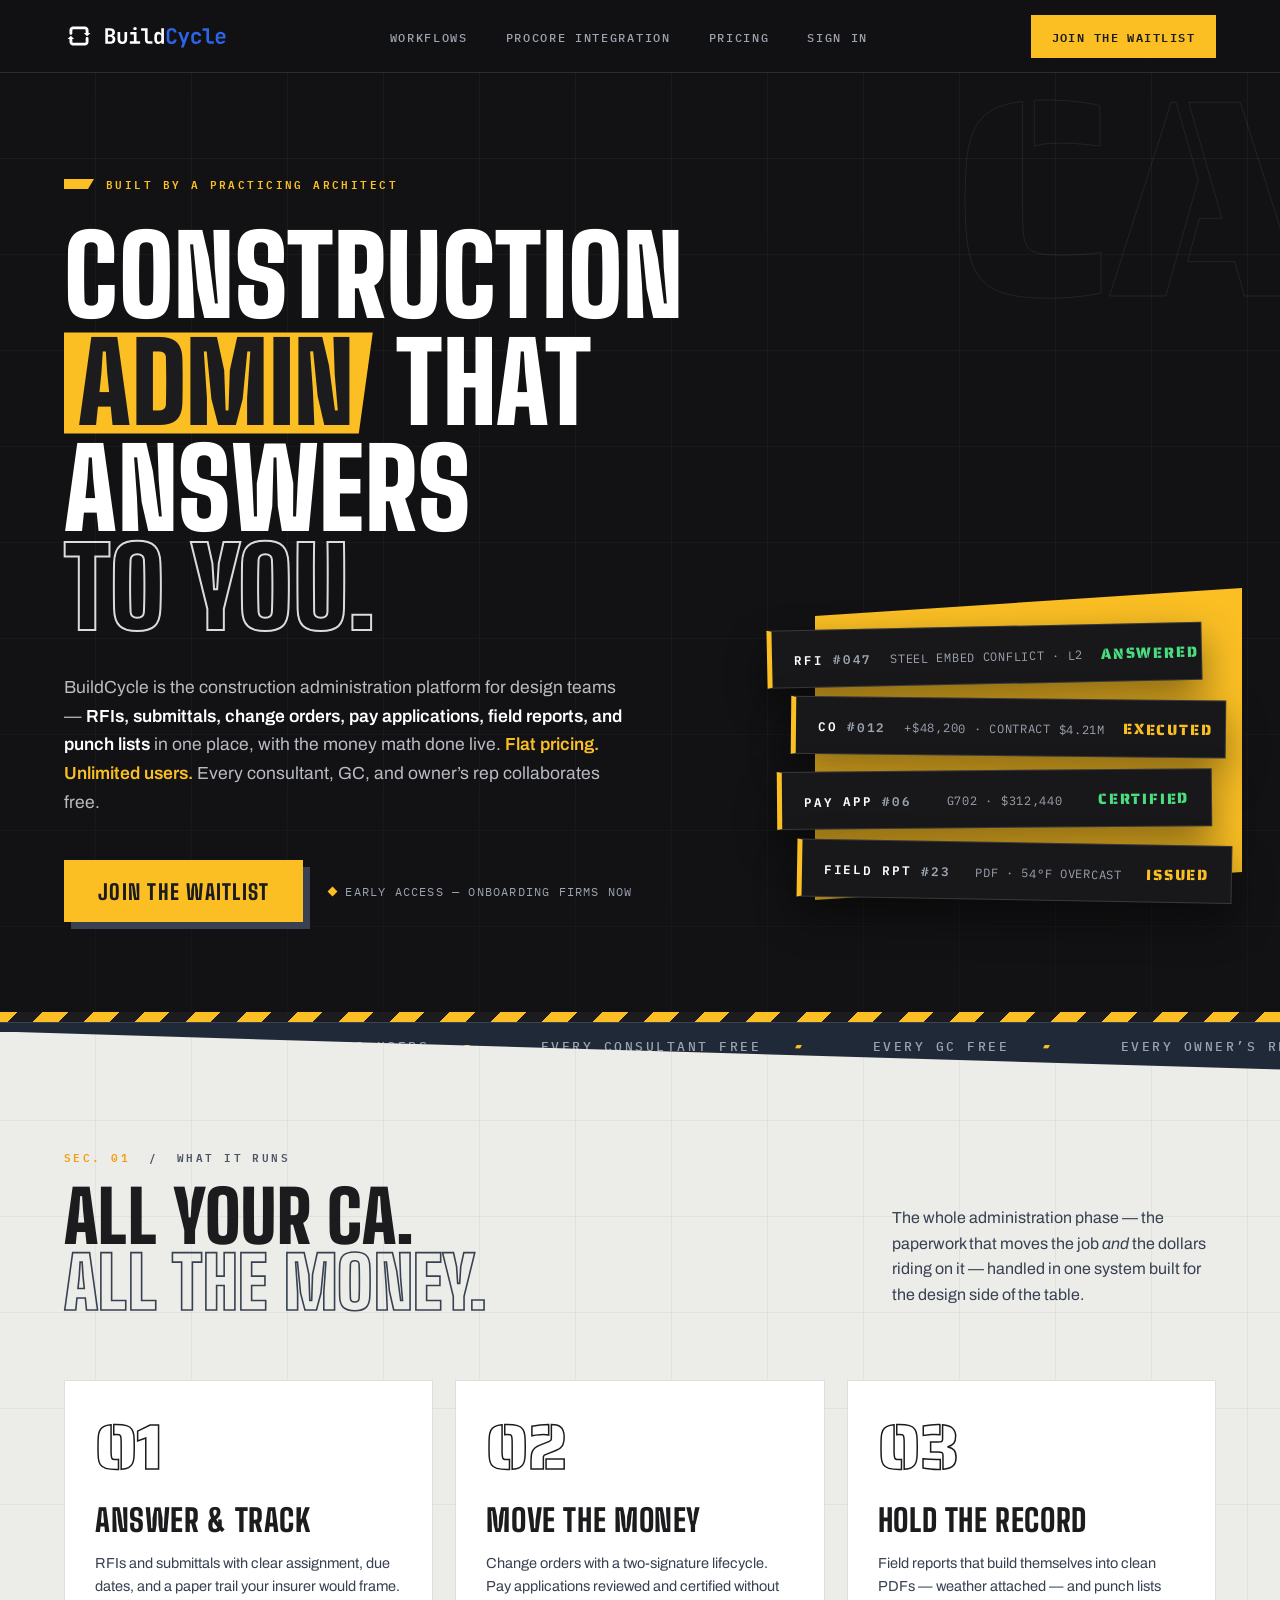
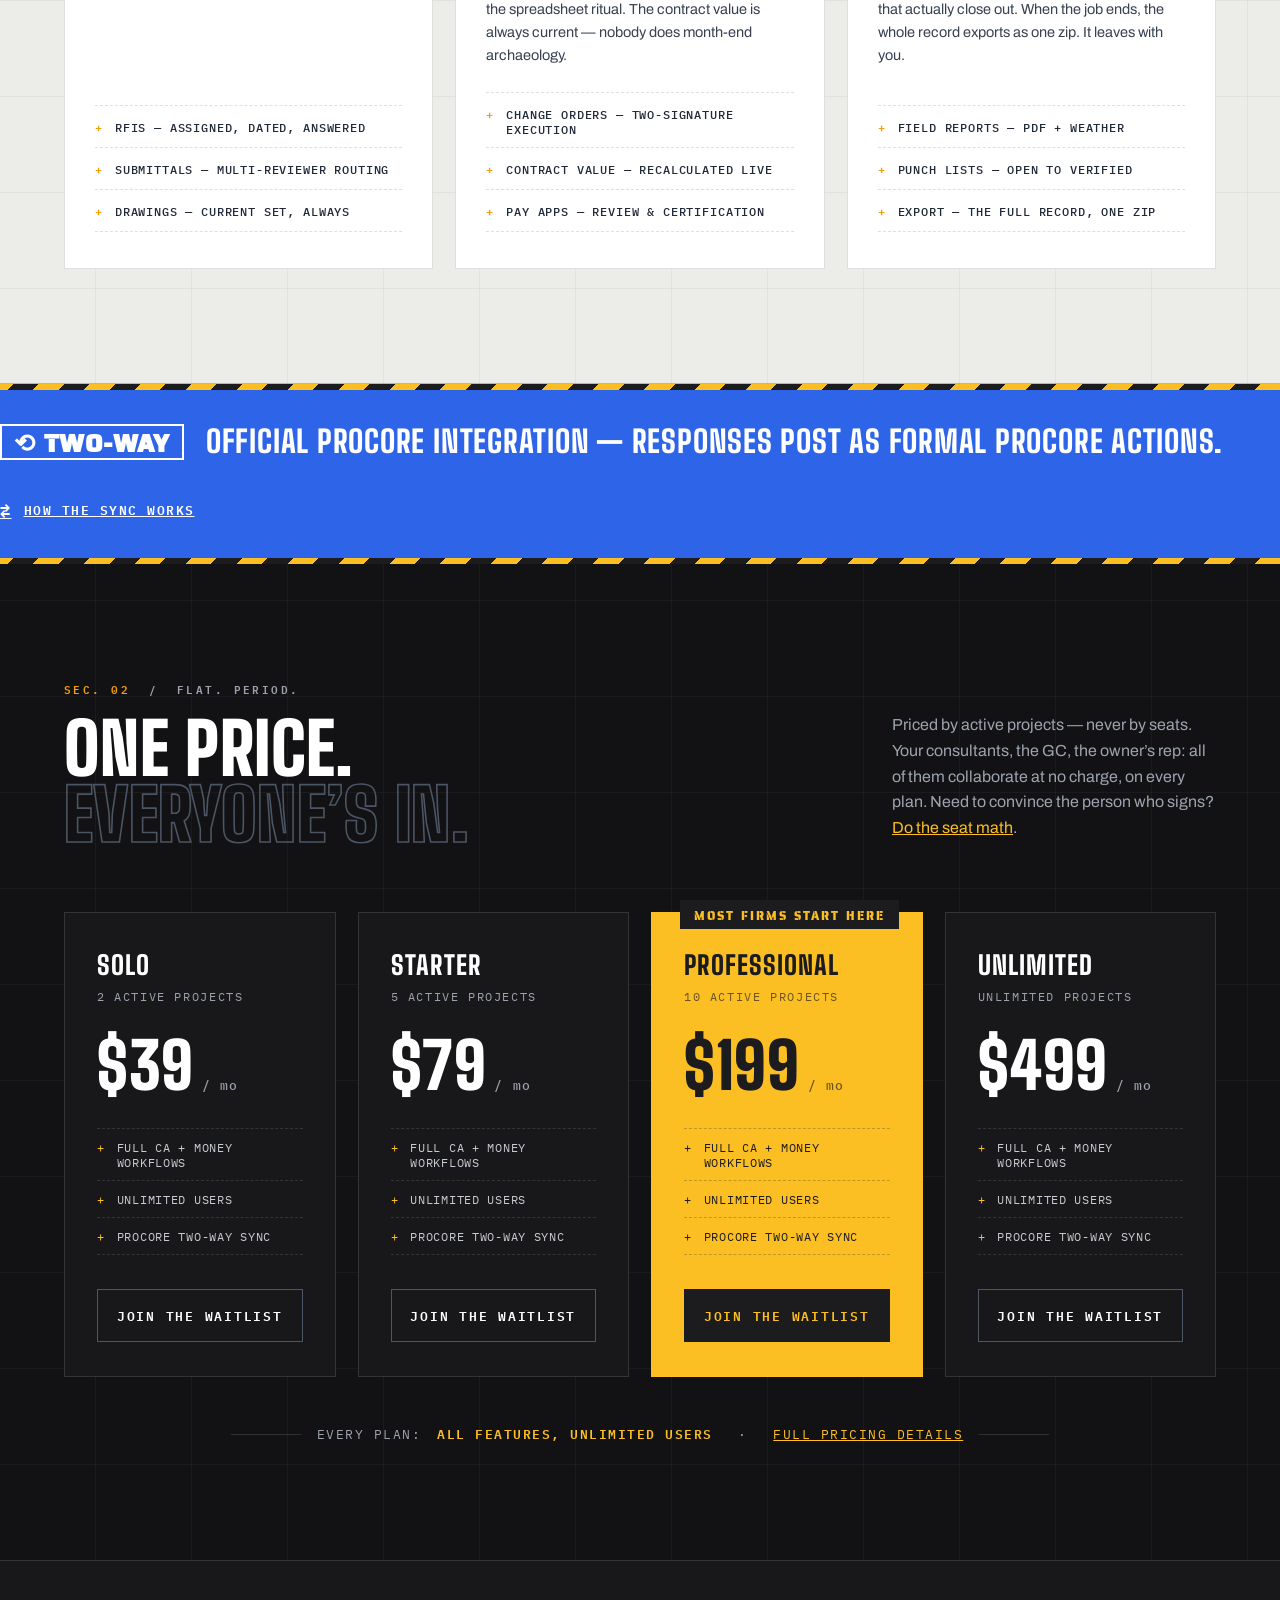
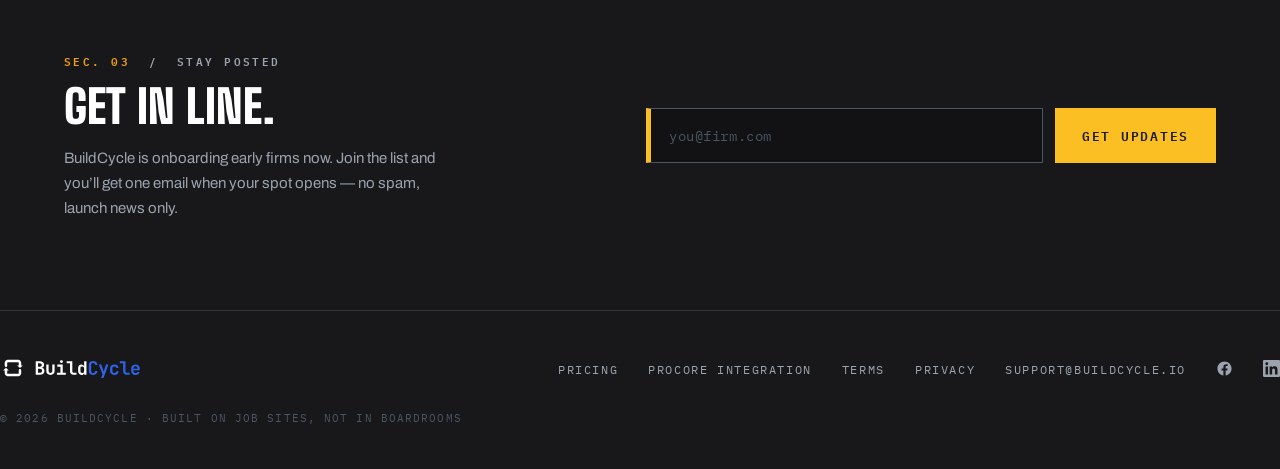
==== index.html @ 3ec1a979 "footer: LinkedIn icon link across all pages + shell Co-Authored-By: Claude Fable 5 <noreply@anthropi" ====
<!DOCTYPE html>
<html lang="en">
<head>
<meta charset="UTF-8">
<meta name="viewport" content="width=device-width, initial-scale=1.0">
<title>BuildCycle — Construction Administration for Design Teams</title>
<meta name="description" content="RFIs, submittals, change orders, pay apps, and field reports for architects and engineers — with two-way Procore sync. Flat pricing, unlimited users.">
<meta property="og:title" content="BuildCycle — Construction Administration for Design Teams">
<meta property="og:description" content="RFIs, submittals, change orders, pay apps, and field reports for architects and engineers — with two-way Procore sync. Flat pricing, unlimited users.">
<meta property="og:type" content="website">
<link rel="canonical" href="https://buildcycle.io/">
<script type="application/ld+json">
{
  "@context": "https://schema.org",
  "@type": "SoftwareApplication",
  "name": "BuildCycle",
  "url": "https://buildcycle.io/",
  "applicationCategory": "BusinessApplication",
  "operatingSystem": "Web",
  "description": "Construction administration software for architects and engineers — RFIs, submittals, change orders, pay applications, and field reports with two-way Procore sync. Flat pricing by active projects, unlimited users.",
  "offers": [
    {"@type": "Offer", "name": "Solo", "price": "39", "priceCurrency": "USD"},
    {"@type": "Offer", "name": "Starter", "price": "79", "priceCurrency": "USD"},
    {"@type": "Offer", "name": "Professional", "price": "199", "priceCurrency": "USD"},
    {"@type": "Offer", "name": "Unlimited", "price": "499", "priceCurrency": "USD"}
  ],
  "publisher": {
    "@type": "Organization",
    "name": "BuildCycle",
    "url": "https://buildcycle.io/",
    "email": "support@buildcycle.io"
  }
}
</script>
<link rel="preconnect" href="https://fonts.googleapis.com">
<link rel="preconnect" href="https://fonts.gstatic.com" crossorigin>
<link href="https://fonts.googleapis.com/css2?family=Big+Shoulders:opsz,wght@10..72,500;10..72,700;10..72,800;10..72,900&family=Archivo:ital,wght@0,400;0,500;0,600;0,700;1,400&family=IBM+Plex+Mono:wght@400;500;600&family=Saira+Stencil+One&display=swap" rel="stylesheet">
<link rel="stylesheet" href="styles.css">
<link rel="icon" type="image/png" sizes="32x32" href="/favicon-32.png">
<link rel="icon" type="image/png" sizes="16x16" href="/favicon-16.png">
<link rel="icon" type="image/svg+xml" href="/favicon.svg">
<link rel="shortcut icon" href="/favicon.ico">
<link rel="apple-touch-icon" sizes="180x180" href="/apple-touch-icon.png">
<link rel="manifest" href="/site.webmanifest">
<meta name="theme-color" content="#15171A">
</head>
<body>

<!-- ================= NAV ================= -->
<header>
  <div class="wrap nav">
    <a class="wordmark" href="/"><img src="/assets/buildcycle-inverse.svg" alt="BuildCycle"></a>
    <ul class="nav-links">
      <li><a href="#work">Workflows</a></li>
      <li><a href="/procore-integration.html">Procore Integration</a></li>
      <li><a href="/pricing.html">Pricing</a></li>
      <li><a href="https://app.buildcycle.io">Sign in</a></li>
    </ul>
    <a class="nav-cta" href="/#updates">Join the waitlist</a>
    <button class="nav-burger" type="button" aria-expanded="false" aria-controls="nav-menu" aria-label="Menu">Menu</button>
  </div>
  <ul class="nav-menu" id="nav-menu">
    <li><a href="#work">Workflows</a></li>
    <li><a href="/procore-integration.html">Procore Integration</a></li>
    <li><a href="/pricing.html">Pricing</a></li>
    <li><a href="https://app.buildcycle.io">Sign in</a></li>
  </ul>
</header>

<!-- ================= HERO ================= -->
<section class="hero">
  <div class="hero-ghost" aria-hidden="true">CA</div>
  <div class="wrap hero-grid">
    <div>
      <p class="tag hero-eyebrow rv in">Built by a practicing architect</p>
      <h1>
        <span class="row rv in">Construction</span>
        <span class="row rv in rv-d1"><span class="yel">admin</span> that</span>
        <span class="row rv in rv-d2">answers <span class="ghosted">to&nbsp;you.</span></span>
      </h1>
      <p class="hero-sub rv in rv-d2">
        BuildCycle is the construction administration platform for design teams —
        <strong>RFIs, submittals, change orders, pay applications, field reports, and punch lists</strong>
        in one place, with the money math done live.
        <span class="y">Flat pricing. Unlimited users.</span> Every consultant, GC, and owner&rsquo;s rep collaborates free.
      </p>
      <div class="hero-actions rv in rv-d3">
        <a class="btn-primary" href="/#updates">Join the waitlist</a>
        <span class="micro">Early access &mdash; onboarding firms now</span>
        <!-- AT-LAUNCH: <span class="micro">No credit card required</span> -->
      </div>
    </div>

    <div class="hero-board plate-stack rv in rv-d3" aria-hidden="true">
      <div class="plate">
        <span class="plate-id">RFI <em>#047</em></span>
        <span class="plate-sum">STEEL EMBED CONFLICT &middot; L2</span>
        <span class="plate-stamp ok">Answered</span>
      </div>
      <div class="plate">
        <span class="plate-id">CO <em>#012</em></span>
        <span class="plate-sum">+$48,200 &middot; CONTRACT $4.21M</span>
        <span class="plate-stamp">Executed</span>
      </div>
      <div class="plate">
        <span class="plate-id">PAY APP <em>#06</em></span>
        <span class="plate-sum">G702 &middot; $312,440</span>
        <span class="plate-stamp ok">Certified</span>
      </div>
      <div class="plate">
        <span class="plate-id">FIELD RPT <em>#23</em></span>
        <span class="plate-sum">PDF &middot; 54&deg;F OVERCAST</span>
        <span class="plate-stamp">Issued</span>
      </div>
    </div>
  </div>
  <div class="hazard" aria-hidden="true"></div>
</section>

<!-- ================= TICKER ================= -->
<div class="ticker-wrap" aria-hidden="true">
  <div class="ticker">
    <span>Flat pricing</span><span>Unlimited users</span><span>Every consultant free</span><span>Every GC free</span><span>Every owner&rsquo;s rep free</span><span>Priced by projects, not people</span><span>Bring everyone</span>
    <span>Flat pricing</span><span>Unlimited users</span><span>Every consultant free</span><span>Every GC free</span><span>Every owner&rsquo;s rep free</span><span>Priced by projects, not people</span><span>Bring everyone</span>
  </div>
</div>

<!-- ================= FEATURES ================= -->
<section class="features sec-concrete" id="work">
  <div class="wrap">
    <div class="sec-head rv">
      <div>
        <span class="tag"><b>SEC. 01</b> &nbsp;/&nbsp; What it runs</span>
        <h2>All your CA.<br><span class="pale">All the money.</span></h2>
      </div>
      <p>The whole administration phase — the paperwork that moves the job <em>and</em> the dollars riding on it — handled in one system built for the design side of the table.</p>
    </div>

    <div class="feat-grid">
      <article class="card rv">
        <div class="card-num">01</div>
        <h3>Answer &amp; track</h3>
        <p>RFIs and submittals with clear assignment, due dates, and a paper trail your insurer would frame.</p>
        <ul class="spec">
          <li>RFIs — assigned, dated, answered</li>
          <li>Submittals — multi-reviewer routing</li>
          <li>Drawings — current set, always</li>
        </ul>
      </article>

      <article class="card rv rv-d1">
        <div class="card-num">02</div>
        <h3>Move the money</h3>
        <p>Change orders with a two-signature lifecycle. Pay applications reviewed and certified without the spreadsheet ritual. The contract value is always current &mdash; nobody does month-end archaeology.</p>
        <ul class="spec">
          <li>Change orders — two-signature execution</li>
          <li>Contract value — recalculated live</li>
          <li>Pay apps — review &amp; certification</li>
        </ul>
      </article>

      <article class="card rv rv-d2">
        <div class="card-num">03</div>
        <h3>Hold the record</h3>
        <p>Field reports that build themselves into clean PDFs &mdash; weather attached &mdash; and punch lists that actually close out. When the job ends, the whole record exports as one zip. It leaves with you.</p>
        <ul class="spec">
          <li>Field reports — PDF + weather</li>
          <li>Punch lists — open to verified</li>
          <li>Export — the full record, one zip</li>
        </ul>
      </article>
    </div>
  </div>
</section>

<!-- ================= PROCORE BAND ================= -->
<section class="procore" id="procore">
  <div class="hazard hazard--thin" aria-hidden="true"></div>
  <div class="wrap procore-inner">
    <p class="procore-line rv">
      <span class="sync">&#10226; Two-way</span>
      Official Procore integration — responses post as formal Procore actions.
    </p>
    <a class="procore-note rv rv-d1" href="/procore-integration.html">How the sync works</a>
  </div>
  <div class="hazard hazard--thin" aria-hidden="true"></div>
</section>

<!-- ================= PRICING ================= -->
<section class="sec-dark sec-pad" id="pricing">
  <div class="wrap">
    <div class="sec-head sec-head--dark rv">
      <div>
        <span class="tag"><b>SEC. 02</b> &nbsp;/&nbsp; Flat. Period.</span>
        <h2>One price.<br><span class="pale">Everyone&rsquo;s in.</span></h2>
      </div>
      <p>Priced by active projects — never by seats. Your consultants, the GC, the owner&rsquo;s rep: all of them collaborate at no charge, on every plan. Need to convince the person who signs? <a href="/pricing.html#seat-math" style="color:var(--yellow);">Do the seat math</a>.</p>
    </div>

    <div class="tiers">
      <div class="tier rv">
        <div class="tier-name">Solo</div>
        <div class="tier-scope">2 active projects</div>
        <div class="tier-price">$39<small>/ mo</small></div>
        <ul class="tier-feats">
          <li>Full CA + money workflows</li>
          <li>Unlimited users</li>
          <li>Procore two-way sync</li>
        </ul>
        <a class="tier-cta" href="/#updates">Join the waitlist</a>
      </div>

      <div class="tier rv rv-d1">
        <div class="tier-name">Starter</div>
        <div class="tier-scope">5 active projects</div>
        <div class="tier-price">$79<small>/ mo</small></div>
        <ul class="tier-feats">
          <li>Full CA + money workflows</li>
          <li>Unlimited users</li>
          <li>Procore two-way sync</li>
        </ul>
        <a class="tier-cta" href="/#updates">Join the waitlist</a>
      </div>

      <div class="tier tier--hot rv rv-d2">
        <span class="tier-flag">Most firms start here</span>
        <div class="tier-name">Professional</div>
        <div class="tier-scope">10 active projects</div>
        <div class="tier-price">$199<small>/ mo</small></div>
        <ul class="tier-feats">
          <li>Full CA + money workflows</li>
          <li>Unlimited users</li>
          <li>Procore two-way sync</li>
        </ul>
        <a class="tier-cta" href="/#updates">Join the waitlist</a>
      </div>

      <div class="tier rv rv-d3">
        <div class="tier-name">Unlimited</div>
        <div class="tier-scope">Unlimited projects</div>
        <div class="tier-price">$499<small>/ mo</small></div>
        <ul class="tier-feats">
          <li>Full CA + money workflows</li>
          <li>Unlimited users</li>
          <li>Procore two-way sync</li>
        </ul>
        <a class="tier-cta" href="/#updates">Join the waitlist</a>
      </div>
    </div>

    <p class="pricing-foot rv">Every plan: <b>all features, unlimited users</b> &nbsp;&middot;&nbsp; <a href="/pricing.html" style="color:var(--yellow);">Full pricing details</a></p>
    <!-- AT-LAUNCH: <p class="pricing-foot rv">30-day free trial of Professional &nbsp;&middot;&nbsp; <b>No credit card required</b> &nbsp;&middot;&nbsp; <a href="/pricing.html" style="color:var(--yellow);">Full pricing details</a></p> -->
  </div>
</section>

<!-- ================= EMAIL CAPTURE ================= -->
<section class="signup" id="updates">
  <div class="wrap signup-inner">
    <div class="signup-copy rv">
      <span class="tag"><b>SEC. 03</b> &nbsp;/&nbsp; Stay posted</span>
      <h2>Get in line.</h2>
      <p>BuildCycle is onboarding early firms now. Join the list and you&rsquo;ll get one email when your spot opens &mdash; no spam, launch news only.</p>
    </div>
    <div class="rv rv-d1">
      <form class="signup-form" id="signup-form" novalidate>
        <label class="tag" for="signup-email" style="position:absolute;left:-9999px;">Email address</label>
        <input class="signup-input" id="signup-email" type="email" name="email"
               placeholder="you@firm.com" autocomplete="email" required>
        <button class="signup-btn" id="signup-btn" type="submit">Get updates</button>
        <p class="signup-err" id="signup-err" role="alert"></p>
      </form>
      <div class="plate signup-done" id="signup-done" role="status">
        <span class="plate-id">YOU <em>#NEXT</em></span>
        <span class="plate-sum">LAUNCH NEWS ONLY &middot; NO SPAM</span>
        <span class="plate-stamp ok">On the list</span>
      </div>
    </div>
  </div>
</section>

<!-- ================= FOOTER ================= -->
<footer>
  <div class="wrap foot">
    <a class="wordmark" href="/"><img src="/assets/buildcycle-inverse.svg" alt="BuildCycle"></a>
    <ul class="foot-links">
      <li><a href="/pricing.html">Pricing</a></li>
      <li><a href="/procore-integration.html">Procore Integration</a></li>
      <li><a href="/terms.html">Terms</a></li>
      <li><a href="/privacy.html">Privacy</a></li>
      <li><a href="mailto:support@buildcycle.io">support@buildcycle.io</a></li>
      <li><a href="https://www.facebook.com/profile.php?id=61592217530657" target="_blank" rel="noopener" aria-label="BuildCycle on Facebook"><svg viewBox="0 0 24 24" aria-hidden="true"><path d="M22 12.06C22 6.5 17.52 2 12 2S2 6.5 2 12.06c0 5.02 3.66 9.18 8.44 9.94v-7.03H7.9v-2.91h2.54V9.85c0-2.5 1.49-3.89 3.77-3.89 1.09 0 2.23.2 2.23.2v2.46h-1.26c-1.24 0-1.63.77-1.63 1.56v1.88h2.78l-.44 2.91h-2.34V22c4.78-.76 8.44-4.92 8.44-9.94Z"/></svg></a></li>
      <li><a href="https://www.linkedin.com/company/136126540" target="_blank" rel="noopener" aria-label="BuildCycle on LinkedIn"><svg viewBox="0 0 24 24" aria-hidden="true"><path d="M20.45 20.45h-3.55v-5.57c0-1.33-.03-3.04-1.85-3.04-1.86 0-2.14 1.45-2.14 2.94v5.67H9.35V9h3.41v1.56h.05c.48-.9 1.64-1.85 3.37-1.85 3.6 0 4.27 2.37 4.27 5.46v6.28zM5.34 7.43a2.06 2.06 0 1 1 0-4.12 2.06 2.06 0 0 1 0 4.12zM7.12 20.45H3.56V9h3.56v11.45zM22.22 0H1.77C.79 0 0 .77 0 1.72v20.55C0 23.22.79 24 1.77 24h20.45c.98 0 1.78-.78 1.78-1.73V1.72C24 .77 23.2 0 22.22 0z"/></svg></a></li>
    </ul>
    <span class="foot-legal">&copy; 2026 BuildCycle &middot; Built on job sites, not in boardrooms</span>
  </div>
</footer>

<script>
// ---- Scroll reveals — tiny, no deps ----
const io = new IntersectionObserver((entries) => {
  for (const e of entries) if (e.isIntersecting) { e.target.classList.add('in'); io.unobserve(e.target); }
}, { threshold: 0.15, rootMargin: '0px 0px -40px 0px' });
document.querySelectorAll('.rv:not(.in)').forEach(el => io.observe(el));

// ---- Mobile nav ----
const burger = document.querySelector('.nav-burger');
const menu = document.getElementById('nav-menu');
burger.addEventListener('click', () => {
  const open = menu.classList.toggle('open');
  burger.setAttribute('aria-expanded', String(open));
});
menu.addEventListener('click', (e) => {
  if (e.target.tagName === 'A') { menu.classList.remove('open'); burger.setAttribute('aria-expanded', 'false'); }
});

// ---- Email capture → Supabase marketing_leads ----
const SB_URL = 'https://rygfeprrugnijnnsbokq.supabase.co/rest/v1/marketing_leads';
const SB_ANON = 'eyJhbGciOiJIUzI1NiIsInR5cCI6IkpXVCJ9.eyJpc3MiOiJzdXBhYmFzZSIsInJlZiI6InJ5Z2ZlcHJydWduaWpubnNib2txIiwicm9sZSI6ImFub24iLCJpYXQiOjE3NjE3NTc3MDUsImV4cCI6MjA3NzMzMzcwNX0.-4ssUgxMkGBFboJgKw_dOcwJSYn95lIpbHqy3O6hr_E';

const form = document.getElementById('signup-form');
const emailInput = document.getElementById('signup-email');
const btn = document.getElementById('signup-btn');
const err = document.getElementById('signup-err');
const done = document.getElementById('signup-done');

function showError(msg) {
  err.textContent = msg;
  err.classList.add('show');
}

form.addEventListener('submit', async (e) => {
  e.preventDefault();
  err.classList.remove('show');

  const email = emailInput.value.trim();
  if (!/^[^\s@]+@[^\s@]+\.[^\s@]{2,}$/.test(email)) {
    showError('Enter a valid email address.');
    emailInput.focus();
    return;
  }

  btn.disabled = true;
  btn.textContent = 'Sending…';
  try {
    const res = await fetch(SB_URL, {
      method: 'POST',
      headers: {
        'apikey': SB_ANON,
        'Authorization': 'Bearer ' + SB_ANON,
        'Content-Type': 'application/json',
        'Prefer': 'return=minimal'
      },
      body: JSON.stringify({ email: email, source: 'landing' })
    });
    if (res.ok) {
      form.style.display = 'none';
      done.classList.add('show');
    } else {
      showError('Something went wrong — try again in a minute.');
      btn.disabled = false;
      btn.textContent = 'Get updates';
    }
  } catch (_) {
    showError('Network error — check your connection and try again.');
    btn.disabled = false;
    btn.textContent = 'Get updates';
  }
});
</script>

</body>
</html>
---- styles.css ----
/* ==========================================================================
   BUILDCYCLE MARKETING SITE — SHARED STYLESHEET
   Design system of record: _direction-b-reference.html ("Hi-Vis")
   Near-black steel · one hazard-yellow punch · stamped status plates
   Big Shoulders (display) · Archivo (body) · IBM Plex Mono (tags) ·
   Saira Stencil One (stamps — sparing)
   RULE: anything sitting on solid yellow uses --ink (#1C1C1E). Never white.
   ========================================================================== */

/* ---------------------------------------------------------------- tokens */
:root{
  /* hi-vis punch */
  --yellow:      #FBBF24;
  --yellow-hot:  #FDE047;
  --amber:       #F59E0B;

  /* drafting blue — brand accent (Procore / integration) */
  --blue:        #2D64E8;
  --blue-dark:   #1E4FC4;

  /* steel grays */
  --steel:       #374151;
  --steel-light: #4B5563;
  --steel-dark:  #1F2937;
  --grey-mid:    #9CA3AF;

  /* near-blacks + lights */
  --ink:         #1C1C1E;   /* the only text color allowed on solid yellow */
  --black:       #121214;
  --black-soft:  #18181B;
  --concrete:    #ECECE8;
  --concrete-lt: #F5F5F1;
  --paper:       #FFFFFF;
  --bone:        #E7E5E0;

  /* semantic */
  --ok-green:    #4ADE80;
  --hairline-d:  rgba(255,255,255,.12);
  --hairline-l:  rgba(28,28,30,.14);

  /* type stacks */
  --disp:    "Big Shoulders", sans-serif;
  --body:    "Archivo", sans-serif;
  --mono:    "IBM Plex Mono", monospace;
  --stencil: "Saira Stencil One", sans-serif;

  /* layout */
  --gutter: clamp(20px, 5vw, 80px);
  --maxw: 1320px;
  --nav-h: 72px;
}

/* ---------------------------------------------------------------- base */
*{ margin:0; padding:0; box-sizing:border-box; }
html{ scroll-behavior:smooth; }
body{
  font-family: var(--body);
  background: var(--black);
  color: var(--bone);
  -webkit-font-smoothing: antialiased;
  text-rendering: optimizeLegibility;
  overflow-x: hidden;
}
::selection{ background: var(--yellow); color: var(--ink); }
img{ max-width:100%; display:block; }
[id]{ scroll-margin-top: calc(var(--nav-h) + 16px); }

a:focus-visible, button:focus-visible, input:focus-visible{
  outline: 2px solid var(--yellow);
  outline-offset: 3px;
}

.wrap{ max-width: var(--maxw); margin: 0 auto; padding: 0 var(--gutter); }

/* ---------------------------------------------------------------- type */
h1, .h1{
  font-family: var(--disp);
  font-weight: 900;
  font-size: clamp(48px, 8.6vw, 132px);
  line-height: .9;
  letter-spacing: .005em;
  text-transform: uppercase;
  color: #fff;
}
h2, .h2{
  font-family: var(--disp);
  font-weight: 900;
  font-size: clamp(40px, 5.6vw, 84px);
  line-height: .92;
  text-transform: uppercase;
  letter-spacing: .005em;
  color: var(--ink);
}
h2 .pale, .h2 .pale{ color: transparent; -webkit-text-stroke: 1.6px var(--steel); }
h3, .h3{
  font-family: var(--disp);
  font-weight: 800;
  font-size: 31px;
  line-height: 1;
  text-transform: uppercase;
  letter-spacing: .02em;
}

/* mono tag / eyebrow */
.tag{
  font-family: var(--mono);
  font-size: 11px;
  font-weight: 600;
  letter-spacing: .22em;
  text-transform: uppercase;
}

/* mono microcopy with yellow diamond bullet */
.micro{
  font-family: var(--mono);
  font-size: 12px; letter-spacing: .1em; text-transform: uppercase;
  color: var(--grey-mid);
  display:flex; align-items:center; gap:9px;
}
.micro::before{
  content:""; width: 7px; height: 7px; background: var(--yellow);
  transform: rotate(45deg); flex: none;
}

/* ------------------------------------------------------ hazard trim */
/* Use sparingly: hero base edge + procore band. Not a general divider. */
.hazard{
  height: 10px;
  background: repeating-linear-gradient(
    -45deg,
    var(--yellow) 0 18px,
    var(--ink) 18px 36px
  );
}
.hazard--thin{ height: 6px; }

/* ================================================================== NAV */
header{
  position: fixed; inset: 0 0 auto 0; z-index: 100;
  background: rgba(18,18,20,.82);
  backdrop-filter: blur(14px);
  -webkit-backdrop-filter: blur(14px);
  border-bottom: 1px solid var(--hairline-d);
}
.nav{
  display:flex; align-items:center; justify-content:space-between;
  gap: 18px;
  height: var(--nav-h);
}
.wordmark{
  display:flex; align-items:center;
  text-decoration: none;
  line-height: 0;
}
.wordmark img{
  height: 30px; width: auto; display: block;
}
.nav-links{ display:flex; gap: 38px; list-style:none; align-items:center; }
.nav-links a{
  font-family: var(--mono);
  font-size: 12px; font-weight: 500;
  letter-spacing: .14em; text-transform: uppercase;
  color: var(--grey-mid); text-decoration: none;
  transition: color .18s ease;
}
.nav-links a:hover{ color: var(--yellow); }
.nav-cta{
  font-family: var(--mono); font-size: 12px; font-weight: 600;
  letter-spacing: .12em; text-transform: uppercase;
  color: var(--ink) !important;
  background: var(--yellow);
  padding: 11px 20px 10px;
  text-decoration: none;
  border: 1px solid var(--yellow);
  white-space: nowrap;
  transition: background .18s ease;
}
.nav-cta:hover{ background: var(--yellow-hot); }

/* mobile disclosure menu */
.nav-burger{
  display:none;
  background:none; border:1px solid var(--hairline-d);
  color:#fff; cursor:pointer;
  flex: none;
  width: 42px; height: 42px;
  font-size: 0;
  position: relative;
}
.nav-burger::before, .nav-burger::after{
  content:""; position:absolute; left: 11px; right: 11px; height: 2px;
  background: var(--yellow);
  transition: transform .2s ease, top .2s ease, bottom .2s ease;
}
.nav-burger::before{ top: 15px; }
.nav-burger::after{ bottom: 15px; }
.nav-burger[aria-expanded="true"]::before{ top: 19px; transform: rotate(45deg); }
.nav-burger[aria-expanded="true"]::after{ bottom: 21px; transform: rotate(-45deg); }
.nav-menu{
  display:none;
  border-top: 1px solid var(--hairline-d);
  background: var(--black-soft);
  list-style:none;
  padding: 8px 0 14px;
}
.nav-menu.open{ display:block; }
.nav-menu a{
  display:block;
  font-family: var(--mono); font-size: 13px; font-weight: 500;
  letter-spacing: .14em; text-transform: uppercase;
  color: var(--bone); text-decoration:none;
  padding: 14px var(--gutter);
  border-bottom: 1px dashed var(--hairline-d);
}
.nav-menu a:hover{ color: var(--yellow); }

/* ================================================================ buttons */
.btn-primary{
  position: relative;
  font-family: var(--disp);
  font-weight: 800;
  font-size: 21px;
  letter-spacing: .06em;
  text-transform: uppercase;
  color: var(--ink);
  background: var(--yellow);
  text-decoration: none;
  padding: 19px 34px 17px;
  display: inline-block;
  border: 0; cursor: pointer;
  box-shadow: 7px 7px 0 0 var(--steel);
  transition: transform .15s ease, box-shadow .15s ease, background .15s ease;
}
.btn-primary:hover{
  background: var(--yellow-hot);
  transform: translate(2px, 2px);
  box-shadow: 4px 4px 0 0 var(--steel);
}
.btn-primary:active{ transform: translate(6px,6px); box-shadow: 0 0 0 0 var(--steel); }

/* mono outline button (dark surfaces) */
.btn-ghost{
  font-family: var(--mono); font-size: 12.5px; font-weight: 600;
  letter-spacing: .14em; text-transform: uppercase; text-align:center;
  text-decoration:none; display:inline-block; cursor:pointer;
  padding: 15px 22px 14px;
  color: #fff; background: transparent; border: 1px solid var(--steel-light);
  transition: border-color .18s ease, color .18s ease;
}
.btn-ghost:hover{ border-color: var(--yellow); color: var(--yellow); }

/* =========================================================== sections */
/* dark blueprint-grid section (hero, pricing) */
.sec-dark{
  background:
    repeating-linear-gradient(0deg,  transparent 0 95px, rgba(255,255,255,.04) 95px 96px),
    repeating-linear-gradient(90deg, transparent 0 95px, rgba(255,255,255,.04) 95px 96px),
    var(--black);
}
/* light concrete section with angled top */
.sec-concrete{
  background:
    repeating-linear-gradient(0deg,  transparent 0 95px, rgba(28,28,30,.05) 95px 96px),
    repeating-linear-gradient(90deg, transparent 0 95px, rgba(28,28,30,.05) 95px 96px),
    var(--concrete);
  color: var(--ink);
}
.sec-pad{ padding: clamp(80px, 9vw, 150px) 0; }

/* section header: eyebrow tag + display head + side paragraph */
.sec-head{
  display:flex; align-items:flex-end; justify-content:space-between;
  gap: 40px; margin-bottom: clamp(48px, 5vw, 80px);
  flex-wrap: wrap;
}
.sec-head .tag{ color: var(--steel-light); display:block; margin-bottom: 18px; }
.sec-head .tag b{ color: var(--amber); font-weight:600; }
.sec-head p{
  max-width: 36ch; font-size: 16px; line-height: 1.6; color: var(--steel);
  padding-bottom: 8px;
}
/* dark-section variants */
.sec-head--dark h2{ color:#fff; }
.sec-head--dark h2 .pale{ -webkit-text-stroke: 1.6px var(--steel-light); }
.sec-head--dark .tag{ color: var(--grey-mid); }
.sec-head--dark p{ color: var(--grey-mid); }

/* ====================================================== stamped plates */
/* Status plate: mono ID + summary + stencil stamp. Yellow = pending-ish,
   green = done. Use .plate-stack for the tilted pile on a yellow slab. */
.plate{
  position: relative; z-index: 1;
  background: var(--black-soft);
  border: 1px solid rgba(255,255,255,.14);
  border-left: 5px solid var(--yellow);
  padding: 17px 22px 15px;
  display:flex; align-items:baseline; justify-content:space-between; gap: 18px;
  box-shadow: 0 18px 40px rgba(0,0,0,.45);
}
.plate-id{
  font-family: var(--mono); font-size: 12.5px; font-weight: 600;
  letter-spacing: .14em; color: #fff; text-transform: uppercase;
  white-space: nowrap;
}
.plate-id em{ font-style: normal; color: var(--grey-mid); }
.plate-stamp{
  font-family: var(--stencil);
  font-size: 15px;
  letter-spacing: .12em;
  text-transform: uppercase;
  color: var(--yellow);
  white-space: nowrap;
}
.plate-stamp.ok{ color: var(--ok-green); }
.plate-sum{
  font-family: var(--mono); font-size: 12px; color: var(--grey-mid);
  letter-spacing: .06em; white-space:nowrap;
}

/* tilted stack on a yellow slab (hero right) */
.plate-stack{ position: relative; padding: 30px 0 8px; }
.plate-stack::before{
  content:"";
  position:absolute; inset: -8px -26px 22px 34px;
  background: var(--yellow);
  clip-path: polygon(0 9%, 100% 0, 100% 91%, 0 100%);
  z-index: 0;
}
.plate-stack .plate{ margin-bottom: 14px; }
.plate-stack .plate:nth-child(1){ transform: rotate(-1.2deg) translateX(-14px); }
.plate-stack .plate:nth-child(2){ transform: rotate(.6deg)  translateX(10px); }
.plate-stack .plate:nth-child(3){ transform: rotate(-.5deg) translateX(-4px); }
.plate-stack .plate:nth-child(4){ transform: rotate(1deg)   translateX(16px); }

/* ================================================================= hero */
.hero{
  position: relative;
  padding: calc(var(--nav-h) + clamp(56px, 8vw, 104px)) 0 0;
  background:
    linear-gradient(rgba(18,18,20,0) 0%, rgba(18,18,20,.55) 100%),
    repeating-linear-gradient(0deg,   transparent 0 95px, rgba(255,255,255,.045) 95px 96px),
    repeating-linear-gradient(90deg,  transparent 0 95px, rgba(255,255,255,.045) 95px 96px),
    var(--black);
  overflow: hidden;
}
.hero-ghost{
  position:absolute; right:-1.5vw; top: 86px;
  font-family: var(--stencil);
  font-size: clamp(120px, 22vw, 320px);
  line-height: .8;
  color: transparent;
  -webkit-text-stroke: 1px rgba(255,255,255,.07);
  user-select:none; pointer-events:none;
  letter-spacing: -.01em;
}
.hero-grid{
  position: relative;
  display: grid;
  grid-template-columns: minmax(0, 7.2fr) minmax(0, 4.8fr);
  gap: clamp(40px, 5vw, 80px);
  align-items: end;
  padding-bottom: clamp(64px, 7vw, 110px);
}
.hero-eyebrow{
  display:inline-flex; align-items:center; gap:12px;
  color: var(--yellow);
  margin-bottom: 34px;
}
.hero-eyebrow::before{
  content:""; width: 30px; height: 10px;
  background: var(--yellow);
  clip-path: polygon(0 0, 100% 0, calc(100% - 6px) 100%, 0 100%);
  flex: none;
}
h1 .row{ display:block; }
h1 .yel{
  color: var(--ink);
  background: var(--yellow);
  display:inline-block;
  padding: 2px 18px 0 14px;
  margin: 6px 0;
  clip-path: polygon(0 0, 100% 0, calc(100% - 14px) 100%, 0 100%);
}
h1 .ghosted{
  color: transparent;
  -webkit-text-stroke: 2px rgba(255,255,255,.85);
}
.hero-sub{
  max-width: 56ch;
  margin-top: 36px;
  font-size: 17.5px;
  line-height: 1.65;
  color: #B9BCC2;
}
.hero-sub strong{ color:#fff; font-weight:600; }
.hero-sub .y{ color: var(--yellow); font-weight: 600; }
.hero-actions{ margin-top: 42px; display:flex; align-items:center; gap: 26px; flex-wrap:wrap; }

/* ================================================================ ticker */
.ticker-wrap{
  background: var(--steel-dark);
  border-top: 1px solid var(--hairline-d);
  border-bottom: 1px solid var(--hairline-d);
  overflow: hidden;
  padding: 15px 0;
}
.ticker{
  display:flex; gap: 0; width:max-content;
  animation: tick 36s linear infinite;
}
.ticker span{
  font-family: var(--mono); font-size: 12.5px; font-weight: 500;
  letter-spacing: .2em; text-transform: uppercase;
  color: var(--grey-mid);
  padding: 0 34px;
  display:flex; align-items:center; gap: 34px;
  white-space: nowrap;
}
.ticker span::after{ content:"▰"; color: var(--yellow); font-size: 9px; }
@keyframes tick{ to{ transform: translateX(-50%); } }

/* ============================================================== features */
.features{
  clip-path: polygon(0 0, 100% 38px, 100% 100%, 0 100%);
  margin-top: -38px;
  position: relative;
  padding: clamp(90px, 9vw, 140px) 0 clamp(100px, 9vw, 150px);
}
.feat-grid{
  display:grid; grid-template-columns: repeat(3, 1fr);
  gap: 22px;
}
.card{
  background: var(--paper);
  border: 1px solid var(--hairline-l);
  padding: 34px 30px 36px;
  position: relative;
  display:flex; flex-direction:column;
  transition: transform .22s ease, box-shadow .22s ease;
}
.card::before{
  content:"";
  position:absolute; top:0; left:0; right:100%; height: 5px;
  background: var(--yellow);
  transition: right .3s cubic-bezier(.7,0,.2,1);
}
.card:hover{ transform: translate(-3px,-3px); box-shadow: 8px 8px 0 0 var(--yellow); }
.card:hover::before{ right: 0; }
.card-num{
  font-family: var(--stencil);
  font-size: 64px;
  line-height: 1;
  color: transparent;
  -webkit-text-stroke: 1.5px var(--ink);
  margin-bottom: 26px;
  transition: color .25s ease;
}
.card:hover .card-num{ color: var(--yellow); -webkit-text-stroke: 1.5px var(--ink); }
.card h3{ margin-bottom: 16px; }
.card > p{
  font-size: 14.5px; line-height: 1.6; color: var(--steel);
  margin-bottom: 24px;
}
.spec{
  list-style:none;
  margin-top: auto;
  border-top: 1px dashed var(--hairline-l);
}
.spec li{
  font-family: var(--mono);
  font-size: 12px; font-weight: 500;
  letter-spacing: .07em; text-transform: uppercase;
  color: var(--steel-dark);
  padding: 11px 0 10px;
  border-bottom: 1px dashed var(--hairline-l);
  display:flex; gap: 12px; align-items:baseline;
}
.spec li::before{ content:"+"; color: var(--amber); font-weight:600; flex:none; }

/* ========================================================== procore band */
.procore{
  background: var(--blue);
  color: var(--paper);
  position: relative;
}
.procore-inner{
  display:flex; align-items:center; justify-content:space-between;
  gap: 36px; padding: 34px 0;
  flex-wrap: wrap;
}
.procore-line{
  font-family: var(--disp);
  font-weight: 800;
  font-size: clamp(24px, 2.4vw, 34px);
  text-transform: uppercase;
  letter-spacing: .025em;
  line-height: 1.05;
  color: var(--paper);
  display:flex; align-items:center; gap: 22px;
  flex-wrap: wrap;
}
.procore-line .sync{
  font-family: var(--stencil);
  font-size: .82em;
  border: 2.5px solid var(--paper);
  padding: 4px 12px 2px;
  white-space: nowrap;
}
.procore-note{
  font-family: var(--mono);
  font-size: 12.5px; font-weight: 600;
  letter-spacing: .12em; text-transform: uppercase;
  color: var(--paper);
  display:flex; align-items:center; gap: 12px;
  white-space: nowrap;
}
.procore-note::before{ content:"⇄"; font-size: 17px; }
.procore a{ color: var(--paper); }

/* ============================================================== pricing */
.tiers{
  display:grid;
  grid-template-columns: repeat(4, minmax(0,1fr));
  gap: 22px;
  align-items: stretch;
}
.tier{
  background: var(--black-soft);
  border: 1px solid var(--hairline-d);
  padding: 36px 32px 34px;
  display:flex; flex-direction:column;
  position: relative;
  transition: border-color .2s ease, transform .2s ease;
}
.tier:hover{ border-color: rgba(251,191,36,.5); }
.tier-name{
  font-family: var(--disp); font-weight: 800; font-size: 26px;
  text-transform: uppercase; letter-spacing: .04em; color:#fff;
}
.tier-scope{
  font-family: var(--mono); font-size: 11.5px; letter-spacing: .14em;
  text-transform: uppercase; color: var(--grey-mid);
  margin: 8px 0 30px;
}
.tier-price{
  font-family: var(--disp); font-weight: 900; color:#fff;
  font-size: 64px; line-height: 1; letter-spacing: .01em;
  display:flex; align-items:baseline; gap: 8px;
}
.tier-price small{
  font-family: var(--mono); font-size: 13px; font-weight: 500;
  color: var(--grey-mid); letter-spacing: .08em;
}
.tier-feats{
  list-style:none; margin: 30px 0 34px;
  border-top: 1px dashed var(--hairline-d);
}
.tier-feats li{
  font-family: var(--mono); font-size: 12px; letter-spacing: .06em;
  text-transform: uppercase; color: #C8CBD1;
  padding: 11px 0 10px; border-bottom: 1px dashed var(--hairline-d);
  display:flex; gap:12px; align-items:baseline;
}
.tier-feats li::before{ content:"+"; color: var(--yellow); flex:none; }
.tier-cta{
  margin-top:auto;
  font-family: var(--mono); font-size: 12.5px; font-weight: 600;
  letter-spacing: .14em; text-transform: uppercase; text-align:center;
  text-decoration:none;
  padding: 15px 10px 14px;
  color: #fff; border: 1px solid var(--steel-light);
  transition: all .18s ease;
}
.tier-cta:hover{ border-color: var(--yellow); color: var(--yellow); }

/* featured tier — solid yellow: everything on it must be --ink */
.tier--hot{
  background: var(--yellow);
  border: 1px solid var(--yellow);
  transform: translateY(-14px);
}
.tier--hot:hover{ transform: translateY(-17px); }
.tier--hot .tier-name,
.tier--hot .tier-price{ color: var(--ink); }
.tier--hot .tier-scope{ color: rgba(28,28,30,.65); }
.tier--hot .tier-price small{ color: rgba(28,28,30,.65); }
.tier--hot .tier-feats{ border-top-color: rgba(28,28,30,.25); }
.tier--hot .tier-feats li{ color: var(--ink); border-bottom-color: rgba(28,28,30,.25); }
.tier--hot .tier-feats li::before{ color: var(--ink); }
.tier--hot .tier-cta{
  background: var(--ink); color: var(--yellow); border-color: var(--ink);
}
.tier--hot .tier-cta:hover{ background: var(--steel-dark); color: var(--yellow-hot); }
.tier-flag{
  position:absolute; top: -13px; left: 28px;
  background: var(--ink); color: var(--yellow);
  font-family: var(--stencil); font-size: 12px;
  letter-spacing: .18em; text-transform: uppercase;
  padding: 6px 14px 4px;
}
.pricing-foot{
  margin-top: 46px;
  display:flex; align-items:center; justify-content:center; gap: 16px;
  font-family: var(--mono); font-size: 12.5px; letter-spacing: .12em;
  text-transform: uppercase; color: var(--grey-mid);
  text-align:center; flex-wrap:wrap;
}
.pricing-foot b{ color: var(--yellow); font-weight: 600; }
.pricing-foot::before, .pricing-foot::after{
  content:""; height:1px; width: 70px; background: var(--hairline-d);
}

/* ======================================================== email capture */
.signup{
  background: var(--black-soft);
  border-top: 1px solid var(--hairline-d);
  padding: clamp(64px, 7vw, 100px) 0;
}
.signup-inner{
  display:grid;
  grid-template-columns: minmax(0, 1fr) minmax(0, 1.1fr);
  gap: clamp(32px, 5vw, 72px);
  align-items: center;
}
.signup .tag{ color: var(--grey-mid); display:block; margin-bottom: 16px; }
.signup .tag b{ color: var(--amber); font-weight: 600; }
.signup h2{
  color:#fff;
  font-size: clamp(34px, 3.6vw, 52px);
}
.signup-copy p{
  margin-top: 18px;
  font-size: 15px; line-height: 1.65; color: var(--grey-mid);
  max-width: 44ch;
}
.signup-form{
  display:flex; gap: 12px; flex-wrap: wrap;
}
.signup-input{
  flex: 1 1 260px;
  font-family: var(--mono);
  font-size: 14px;
  letter-spacing: .04em;
  color: #fff;
  background: var(--black);
  border: 1px solid var(--steel-light);
  border-left: 5px solid var(--yellow);
  padding: 16px 18px 15px;
  min-width: 0;
}
.signup-input::placeholder{ color: var(--steel-light); }
.signup-input:focus{ outline: 2px solid var(--yellow); outline-offset: 2px; border-color: var(--yellow); }
.signup-btn{
  flex: none;
  font-family: var(--mono); font-size: 12.5px; font-weight: 600;
  letter-spacing: .14em; text-transform: uppercase;
  color: var(--ink);
  background: var(--yellow);
  border: 1px solid var(--yellow);
  padding: 16px 26px 15px;
  cursor: pointer;
  transition: background .18s ease;
}
.signup-btn:hover{ background: var(--yellow-hot); }
.signup-btn:disabled{ opacity: .6; cursor: wait; }
.signup-err{
  display:none;
  width: 100%;
  font-family: var(--mono); font-size: 12px; letter-spacing: .08em;
  text-transform: uppercase;
  color: #F87171;
  margin-top: 4px;
}
.signup-err.show{ display:block; }
/* success state: stamped plate */
.signup-done{
  display:none;
  align-items:baseline;
}
.signup-done.show{ display:flex; }
.signup-done .plate-stamp{ font-size: 18px; }

/* ================================================================ footer */
footer{
  background: var(--black-soft);
  border-top: 1px solid var(--hairline-d);
}
.foot{
  display:flex; align-items:center; justify-content:space-between;
  gap: 30px; padding: 44px 0;
  flex-wrap:wrap;
}
.foot .wordmark img{ height: 26px; }
.foot-links{ display:flex; gap: 30px; list-style:none; flex-wrap: wrap; }
.foot-links a{
  font-family: var(--mono); font-size: 11.5px; letter-spacing: .14em;
  text-transform: uppercase; color: var(--grey-mid); text-decoration:none;
  transition: color .18s ease;
}
.foot-links a:hover{ color: var(--yellow); }
.foot-links svg{ width:17px; height:17px; display:block; fill:currentColor; }
.foot-links li:has(svg) a{ display:flex; align-items:center; height:100%; }
.foot-legal{
  font-family: var(--mono); font-size: 11px; letter-spacing: .1em;
  text-transform: uppercase; color: var(--steel-light);
}

/* =============================================================== reveals */
.rv{ opacity:0; transform: translateY(26px); transition: opacity .7s ease, transform .7s cubic-bezier(.2,.7,.2,1); }
.rv.in{ opacity:1; transform:none; }
.rv-d1{ transition-delay:.08s; } .rv-d2{ transition-delay:.16s; } .rv-d3{ transition-delay:.24s; } .rv-d4{ transition-delay:.32s; }

/* ============================================================ responsive */
/* tablet / small laptop */
@media (max-width: 1180px){
  .hero-grid{ grid-template-columns: 1fr; }
  .hero-board{ max-width: 640px; }
  .hero-ghost{ top: 40px; }
}
@media (max-width: 1024px){
  .feat-grid, .tiers{ grid-template-columns: 1fr 1fr; }
  .feat-grid .card:last-child{ grid-column: 1 / -1; }
  .tiers .tier--hot{ transform:none; }
  .tiers .tier--hot:hover{ transform:none; }
  .nav-links{ display:none; }
  .nav-burger{ display:block; }
  .signup-inner{ grid-template-columns: 1fr; }
}
/* large phones / small tablets */
@media (max-width: 768px){
  .feat-grid, .tiers{ grid-template-columns: 1fr; }
  .feat-grid .card:last-child, .tiers .tier:last-child{ grid-column: auto; }
  .sec-head{ flex-direction: column; align-items: flex-start; gap: 20px; }
  .procore-inner{ justify-content: flex-start; padding: 28px 0; }
}
/* phones (390-class) */
@media (max-width: 560px){
  .hero{ padding-top: calc(var(--nav-h) + 44px); }
  .hero-ghost{ font-size: 150px; top: 56px; right: -6vw; }
  .hero-eyebrow{ margin-bottom: 24px; }
  .hero-sub{ font-size: 16px; margin-top: 28px; }
  .hero-actions{ margin-top: 32px; gap: 18px; }
  .btn-primary{ font-size: 18px; padding: 16px 26px 14px; width: 100%; text-align: center; }
  /* plates: let rows wrap, calm the tilt, keep the slab */
  .plate{ flex-wrap: wrap; gap: 6px 18px; padding: 14px 16px 13px; }
  .plate-sum{ order: 3; flex-basis: 100%; white-space: normal; }
  .plate-stack::before{ inset: -8px -10px 22px 18px; }
  .plate-stack .plate:nth-child(1){ transform: rotate(-1deg)  translateX(-4px); }
  .plate-stack .plate:nth-child(2){ transform: rotate(.5deg)  translateX(4px); }
  .plate-stack .plate:nth-child(3){ transform: rotate(-.4deg) translateX(-2px); }
  .plate-stack .plate:nth-child(4){ transform: rotate(.8deg)  translateX(5px); }
  .nav{ height: 64px; }
  :root{ --nav-h: 64px; }
  .wordmark img{ height: 26px; }
  .nav-cta{ padding: 9px 14px 8px; font-size: 11px; }
  .card{ padding: 28px 22px 30px; }
  .tier{ padding: 30px 24px 28px; }
  .tier-price{ font-size: 54px; }
  .pricing-foot::before, .pricing-foot::after{ display:none; }
  .foot{ flex-direction: column; align-items: flex-start; padding: 36px 0; gap: 22px; }
  .signup-btn{ flex: 1 1 100%; }
}

/* ====================================================== reduced motion */
@media (prefers-reduced-motion: reduce){
  html{ scroll-behavior: auto; }
  .ticker{ animation: none; }
  .rv{ opacity: 1; transform: none; transition: none; }
  .card, .card::before, .btn-primary, .tier{ transition: none; }
}
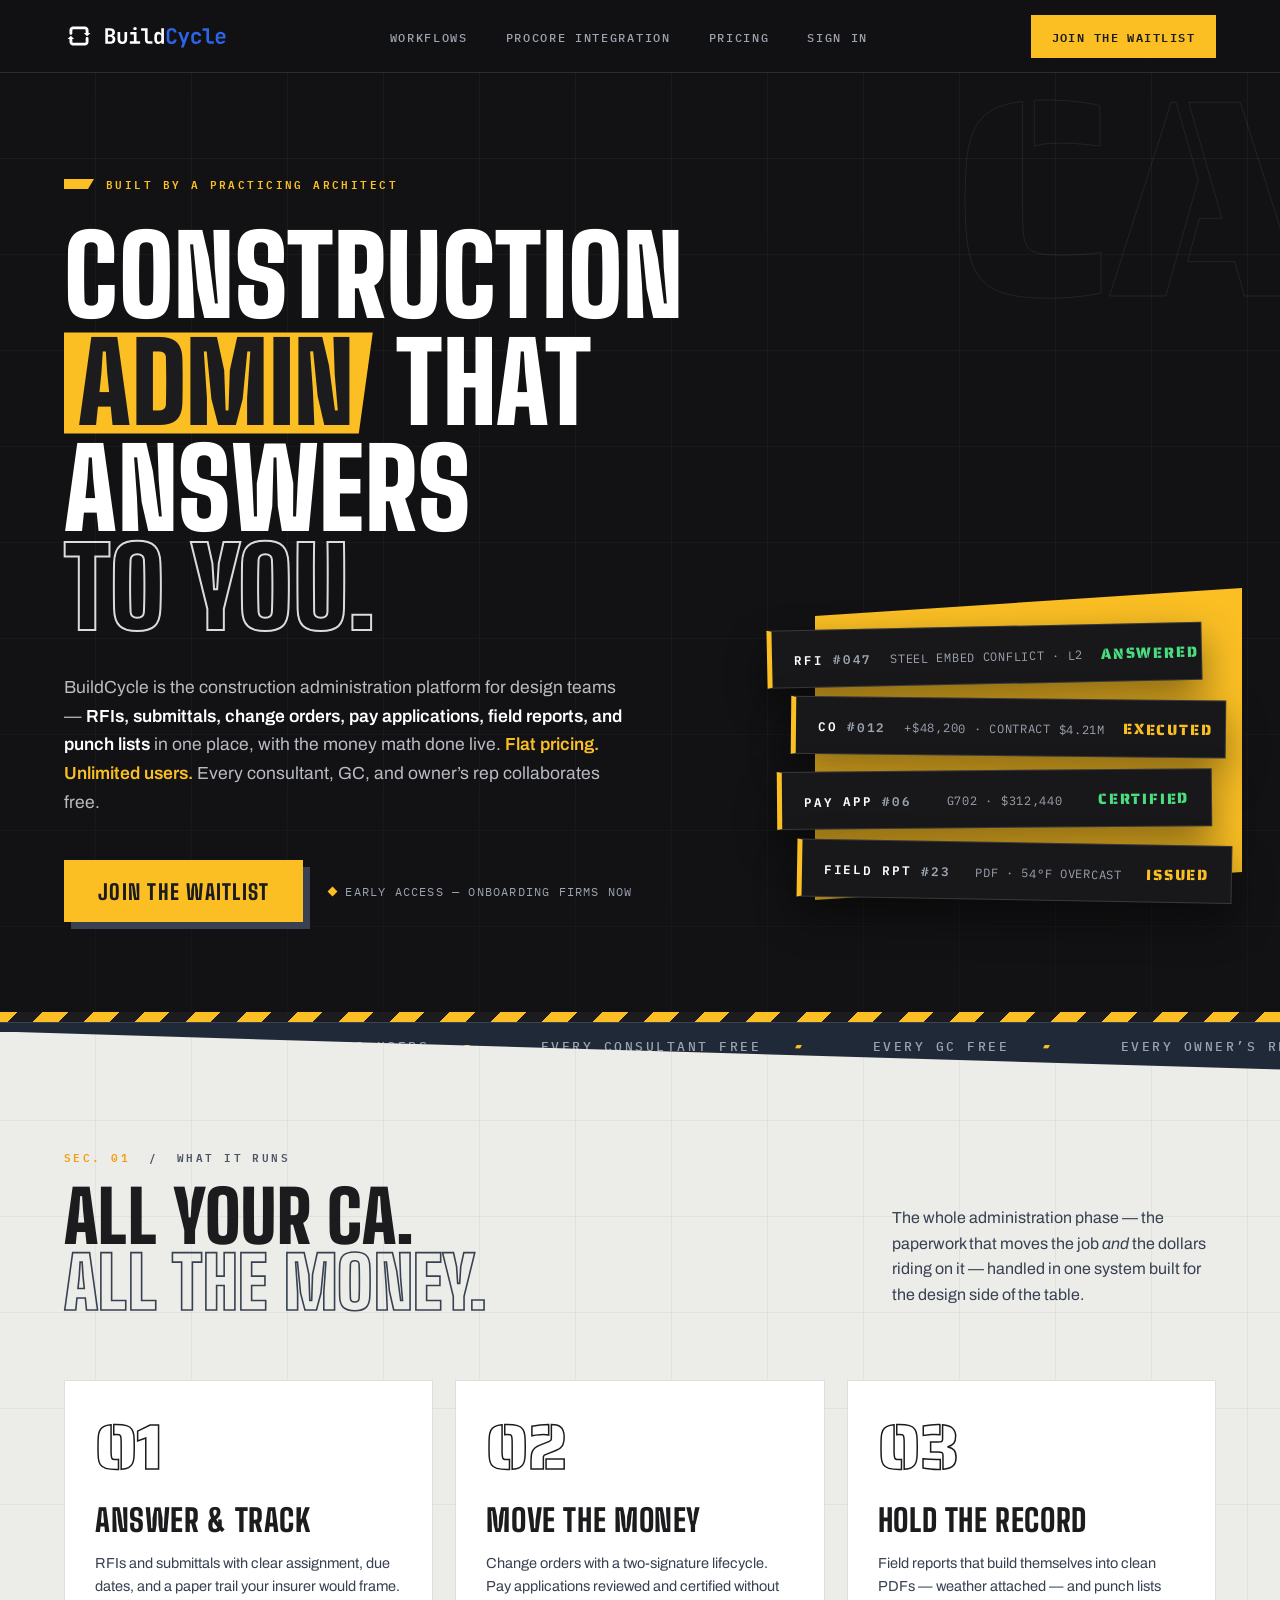
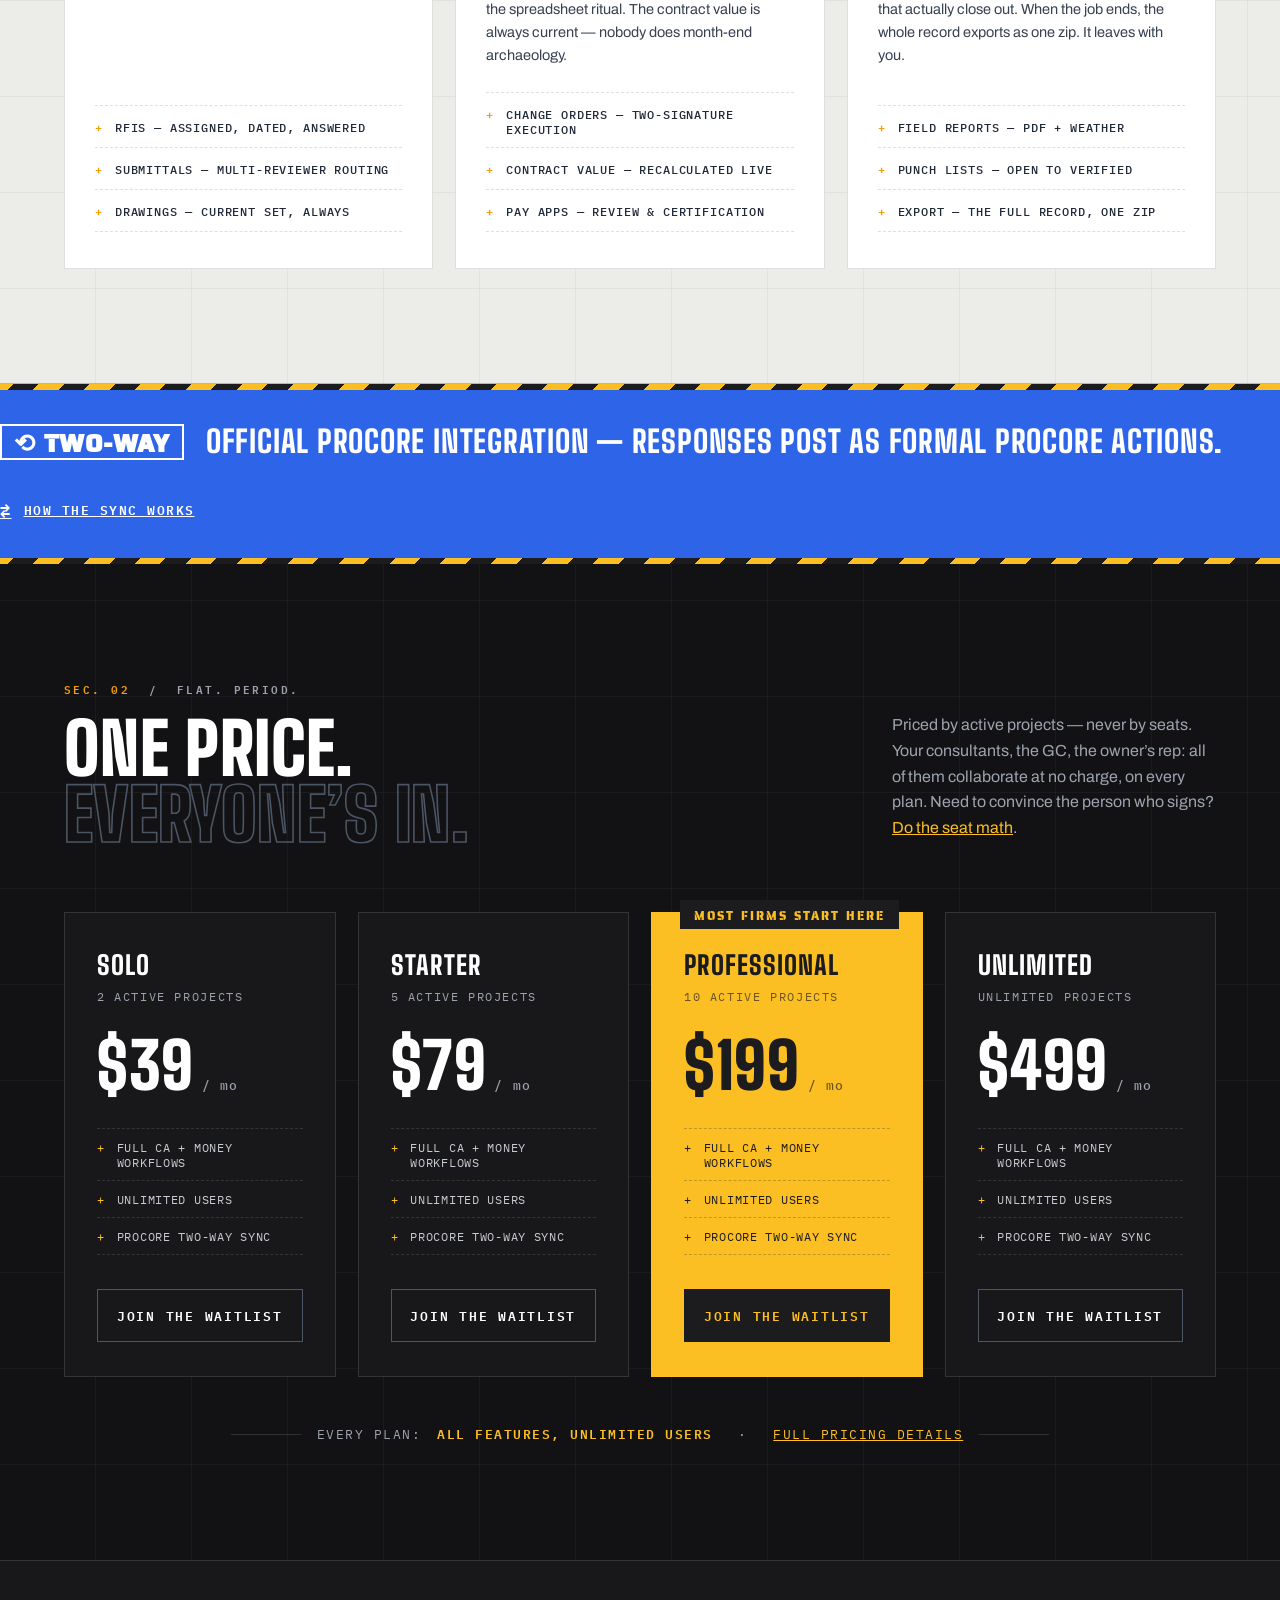
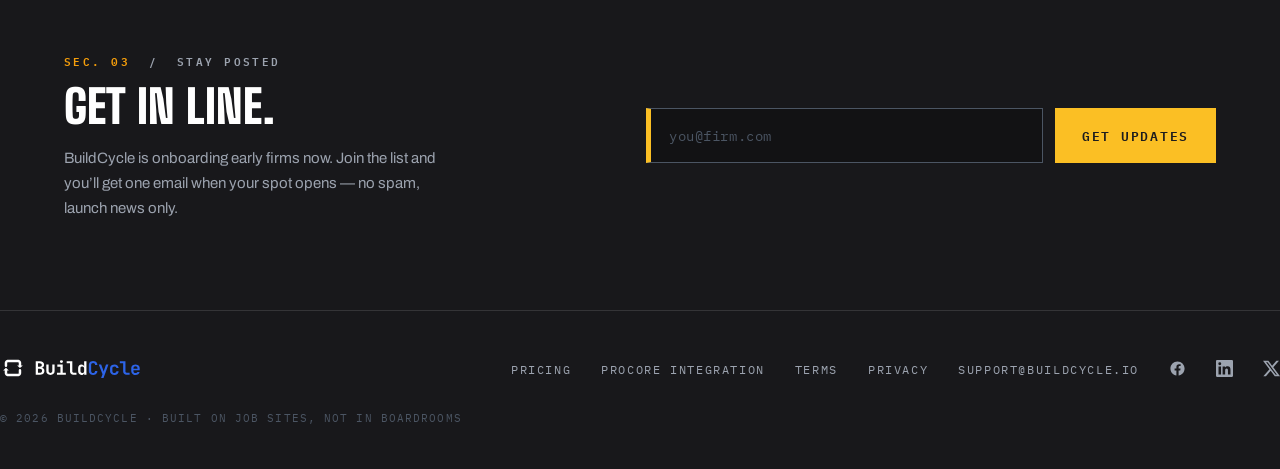
==== commit 7943d001: "footer: X icon link across all pages + shell Co-Authored-By: Claude Fable 5 <noreply@anthropic.com>" ====
--- a/index.html
+++ b/index.html
@@ -289,7 +289,8 @@
       <li><a href="/privacy.html">Privacy</a></li>
       <li><a href="mailto:support@buildcycle.io">support@buildcycle.io</a></li>
       <li><a href="https://www.facebook.com/profile.php?id=61592217530657" target="_blank" rel="noopener" aria-label="BuildCycle on Facebook"><svg viewBox="0 0 24 24" aria-hidden="true"><path d="M22 12.06C22 6.5 17.52 2 12 2S2 6.5 2 12.06c0 5.02 3.66 9.18 8.44 9.94v-7.03H7.9v-2.91h2.54V9.85c0-2.5 1.49-3.89 3.77-3.89 1.09 0 2.23.2 2.23.2v2.46h-1.26c-1.24 0-1.63.77-1.63 1.56v1.88h2.78l-.44 2.91h-2.34V22c4.78-.76 8.44-4.92 8.44-9.94Z"/></svg></a></li>
-      <li><a href="https://www.linkedin.com/company/136126540" target="_blank" rel="noopener" aria-label="BuildCycle on LinkedIn"><svg viewBox="0 0 24 24" aria-hidden="true"><path d="M20.45 20.45h-3.55v-5.57c0-1.33-.03-3.04-1.85-3.04-1.86 0-2.14 1.45-2.14 2.94v5.67H9.35V9h3.41v1.56h.05c.48-.9 1.64-1.85 3.37-1.85 3.6 0 4.27 2.37 4.27 5.46v6.28zM5.34 7.43a2.06 2.06 0 1 1 0-4.12 2.06 2.06 0 0 1 0 4.12zM7.12 20.45H3.56V9h3.56v11.45zM22.22 0H1.77C.79 0 0 .77 0 1.72v20.55C0 23.22.79 24 1.77 24h20.45c.98 0 1.78-.78 1.78-1.73V1.72C24 .77 23.2 0 22.22 0z"/></svg></a></li>
+      <li><a href="https://www.linkedin.com/company/buildcycle-llc" target="_blank" rel="noopener" aria-label="BuildCycle on LinkedIn"><svg viewBox="0 0 24 24" aria-hidden="true"><path d="M20.45 20.45h-3.55v-5.57c0-1.33-.03-3.04-1.85-3.04-1.86 0-2.14 1.45-2.14 2.94v5.67H9.35V9h3.41v1.56h.05c.48-.9 1.64-1.85 3.37-1.85 3.6 0 4.27 2.37 4.27 5.46v6.28zM5.34 7.43a2.06 2.06 0 1 1 0-4.12 2.06 2.06 0 0 1 0 4.12zM7.12 20.45H3.56V9h3.56v11.45zM22.22 0H1.77C.79 0 0 .77 0 1.72v20.55C0 23.22.79 24 1.77 24h20.45c.98 0 1.78-.78 1.78-1.73V1.72C24 .77 23.2 0 22.22 0z"/></svg></a></li>
+      <li><a href="https://x.com/buildcycle_io" target="_blank" rel="noopener" aria-label="BuildCycle on X"><svg viewBox="0 0 24 24" aria-hidden="true"><path d="M18.9 1.15h3.68l-8.04 9.19L24 22.85h-7.41l-5.8-7.59-6.64 7.59H.47l8.6-9.83L0 1.15h7.59l5.25 6.94 6.06-6.94Zm-1.29 19.5h2.04L6.49 3.24H4.3l13.31 17.4Z"/></svg></a></li>
     </ul>
     <span class="foot-legal">&copy; 2026 BuildCycle &middot; Built on job sites, not in boardrooms</span>
   </div>
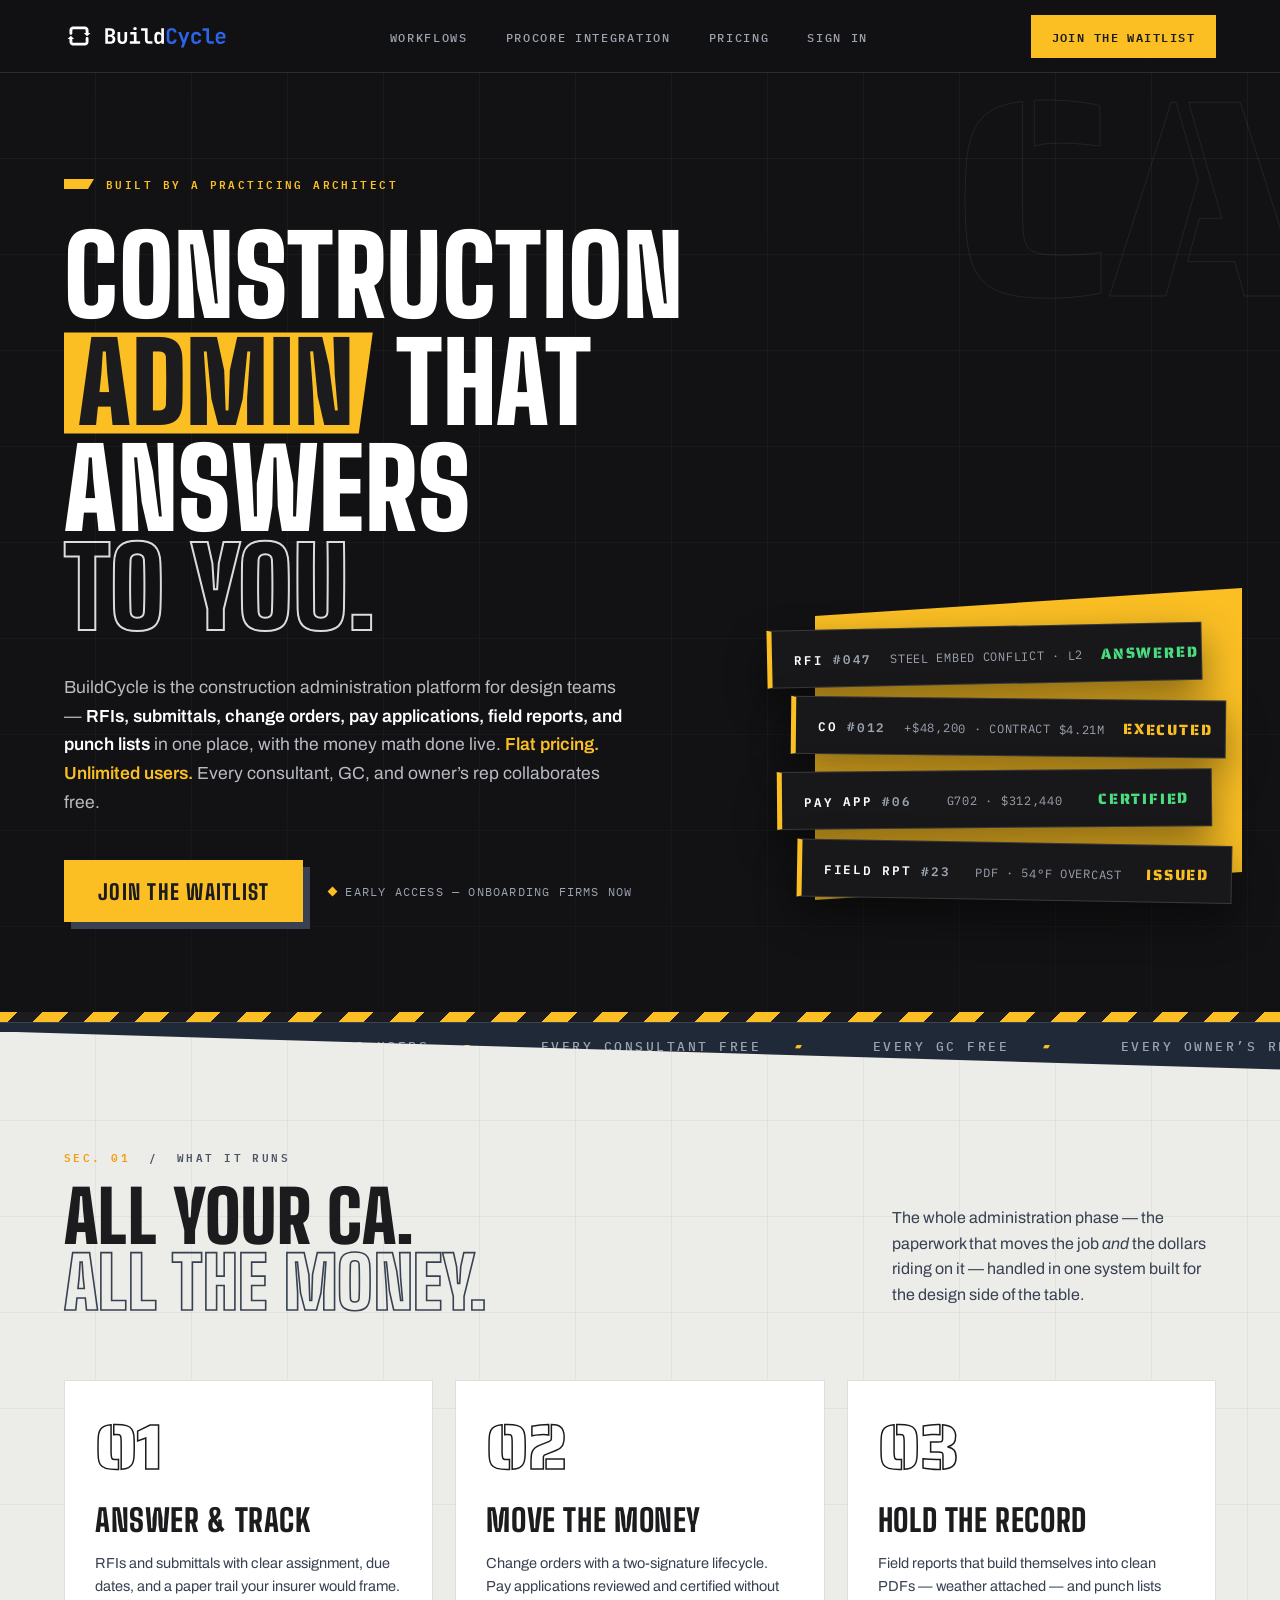
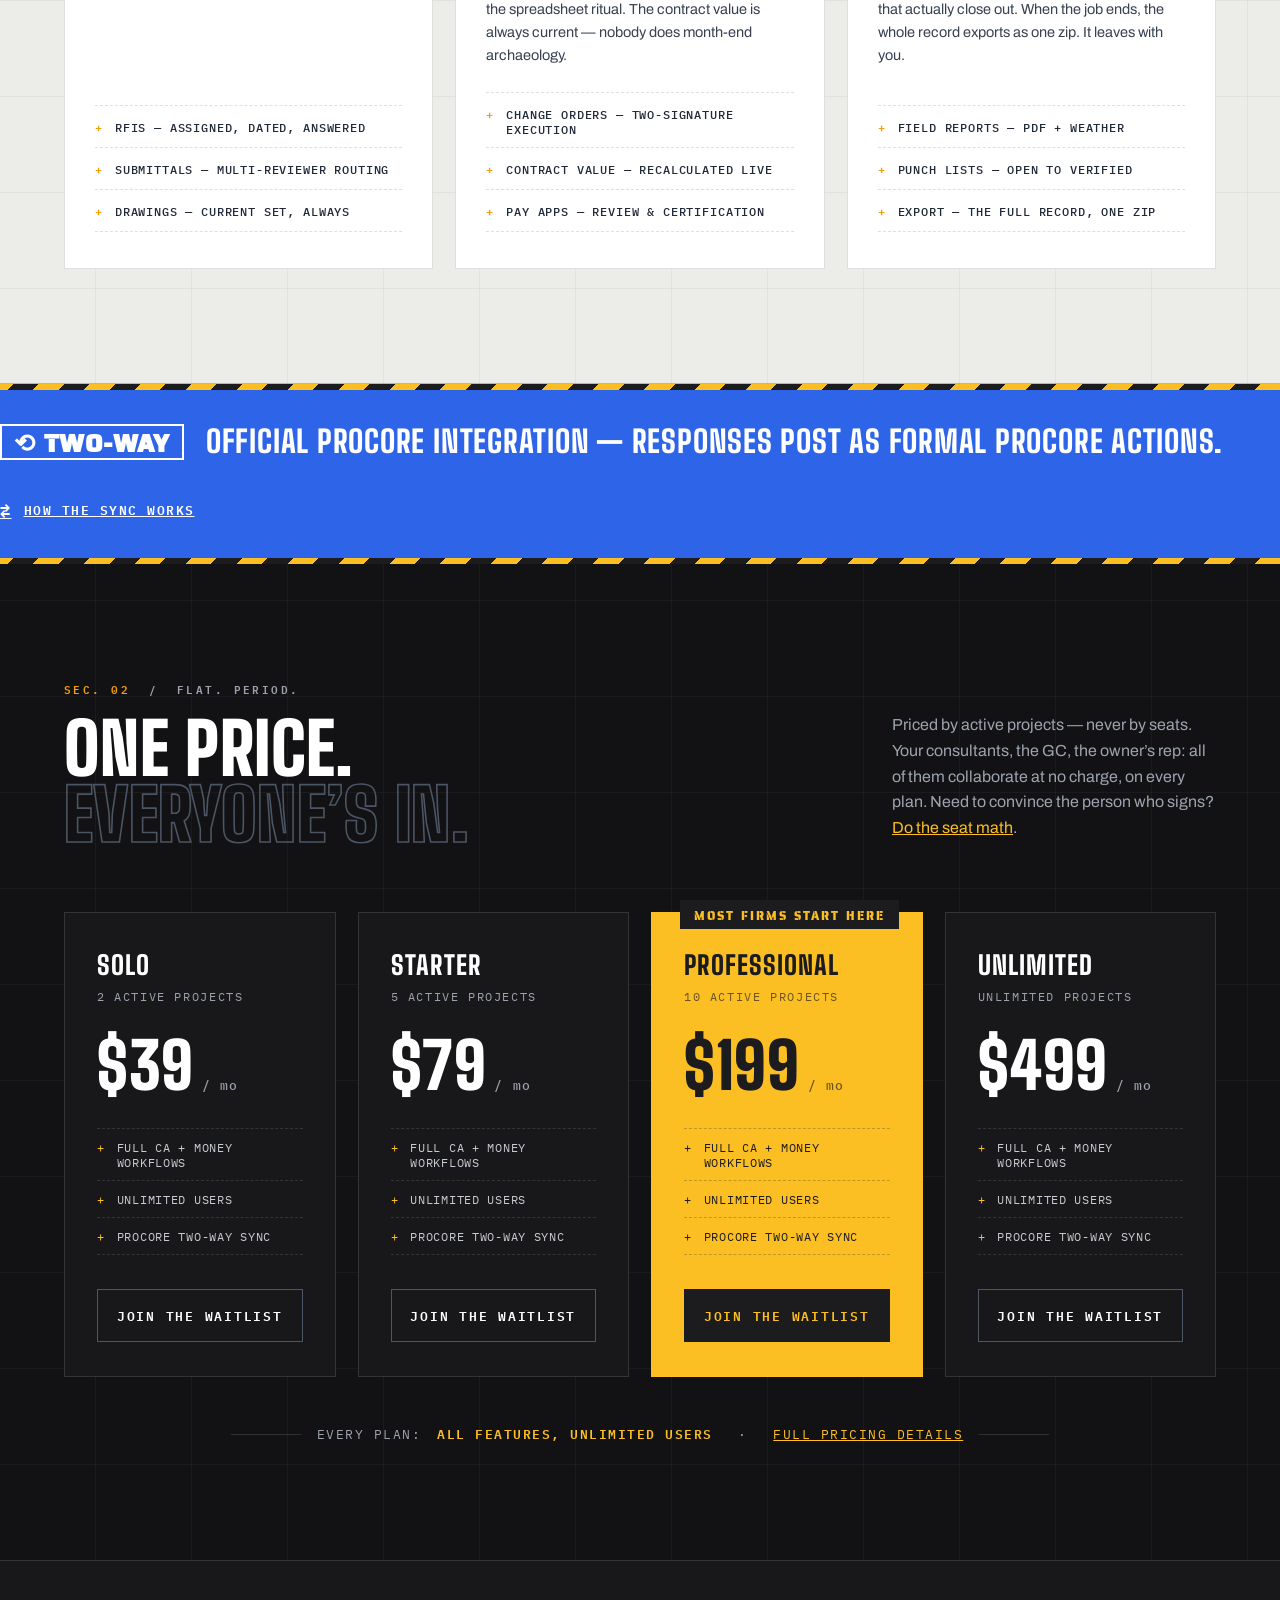
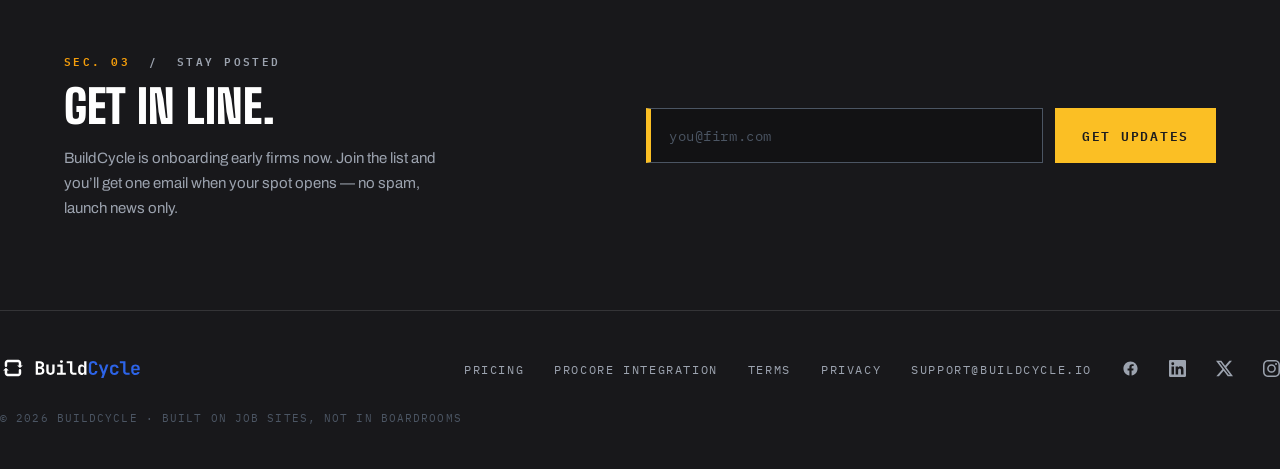
==== commit 5b73ae3d: "footer: Instagram icon link across all pages + shell Co-Authored-By: Claude Fable 5 <noreply@anthrop" ====
--- a/index.html
+++ b/index.html
@@ -291,6 +291,7 @@
       <li><a href="https://www.facebook.com/profile.php?id=61592217530657" target="_blank" rel="noopener" aria-label="BuildCycle on Facebook"><svg viewBox="0 0 24 24" aria-hidden="true"><path d="M22 12.06C22 6.5 17.52 2 12 2S2 6.5 2 12.06c0 5.02 3.66 9.18 8.44 9.94v-7.03H7.9v-2.91h2.54V9.85c0-2.5 1.49-3.89 3.77-3.89 1.09 0 2.23.2 2.23.2v2.46h-1.26c-1.24 0-1.63.77-1.63 1.56v1.88h2.78l-.44 2.91h-2.34V22c4.78-.76 8.44-4.92 8.44-9.94Z"/></svg></a></li>
       <li><a href="https://www.linkedin.com/company/buildcycle-llc" target="_blank" rel="noopener" aria-label="BuildCycle on LinkedIn"><svg viewBox="0 0 24 24" aria-hidden="true"><path d="M20.45 20.45h-3.55v-5.57c0-1.33-.03-3.04-1.85-3.04-1.86 0-2.14 1.45-2.14 2.94v5.67H9.35V9h3.41v1.56h.05c.48-.9 1.64-1.85 3.37-1.85 3.6 0 4.27 2.37 4.27 5.46v6.28zM5.34 7.43a2.06 2.06 0 1 1 0-4.12 2.06 2.06 0 0 1 0 4.12zM7.12 20.45H3.56V9h3.56v11.45zM22.22 0H1.77C.79 0 0 .77 0 1.72v20.55C0 23.22.79 24 1.77 24h20.45c.98 0 1.78-.78 1.78-1.73V1.72C24 .77 23.2 0 22.22 0z"/></svg></a></li>
       <li><a href="https://x.com/buildcycle_io" target="_blank" rel="noopener" aria-label="BuildCycle on X"><svg viewBox="0 0 24 24" aria-hidden="true"><path d="M18.9 1.15h3.68l-8.04 9.19L24 22.85h-7.41l-5.8-7.59-6.64 7.59H.47l8.6-9.83L0 1.15h7.59l5.25 6.94 6.06-6.94Zm-1.29 19.5h2.04L6.49 3.24H4.3l13.31 17.4Z"/></svg></a></li>
+      <li><a href="https://www.instagram.com/buildcycle_io" target="_blank" rel="noopener" aria-label="BuildCycle on Instagram"><svg viewBox="0 0 24 24" aria-hidden="true"><path d="M12 2.16c3.2 0 3.58.01 4.85.07 1.17.05 1.8.25 2.23.41.56.22.96.48 1.38.9.42.42.68.82.9 1.38.16.42.36 1.06.41 2.23.06 1.27.07 1.65.07 4.85s-.01 3.58-.07 4.85c-.05 1.17-.25 1.8-.41 2.23-.22.56-.48.96-.9 1.38-.42.42-.82.68-1.38.9-.42.16-1.06.36-2.23.41-1.27.06-1.65.07-4.85.07s-3.58-.01-4.85-.07c-1.17-.05-1.8-.25-2.23-.41a3.72 3.72 0 0 1-1.38-.9 3.72 3.72 0 0 1-.9-1.38c-.16-.42-.36-1.06-.41-2.23-.06-1.27-.07-1.65-.07-4.85s.01-3.58.07-4.85c.05-1.17.25-1.8.41-2.23.22-.56.48-.96.9-1.38.42-.42.82-.68 1.38-.9.42-.16 1.06-.36 2.23-.41C8.42 2.17 8.8 2.16 12 2.16M12 0C8.74 0 8.33.01 7.05.07 5.78.13 4.9.33 4.14.63c-.79.3-1.46.72-2.13 1.38A5.88 5.88 0 0 0 .63 4.14C.33 4.9.13 5.78.07 7.05.01 8.33 0 8.74 0 12s.01 3.67.07 4.95c.06 1.27.26 2.15.56 2.91.3.79.72 1.46 1.38 2.13a5.88 5.88 0 0 0 2.13 1.38c.76.3 1.64.5 2.91.56C8.33 23.99 8.74 24 12 24s3.67-.01 4.95-.07c1.27-.06 2.15-.26 2.91-.56a5.88 5.88 0 0 0 2.13-1.38 5.88 5.88 0 0 0 1.38-2.13c.3-.76.5-1.64.56-2.91.06-1.28.07-1.69.07-4.95s-.01-3.67-.07-4.95c-.06-1.27-.26-2.15-.56-2.91a5.88 5.88 0 0 0-1.38-2.13A5.88 5.88 0 0 0 19.86.63c-.76-.3-1.64-.5-2.91-.56C15.67.01 15.26 0 12 0Zm0 5.84A6.16 6.16 0 1 0 18.16 12 6.16 6.16 0 0 0 12 5.84Zm0 10.15A3.99 3.99 0 1 1 16 12a3.99 3.99 0 0 1-4 3.99ZM19.85 5.59a1.44 1.44 0 1 1-2.88 0 1.44 1.44 0 0 1 2.88 0Z"/></svg></a></li>
     </ul>
     <span class="foot-legal">&copy; 2026 BuildCycle &middot; Built on job sites, not in boardrooms</span>
   </div>
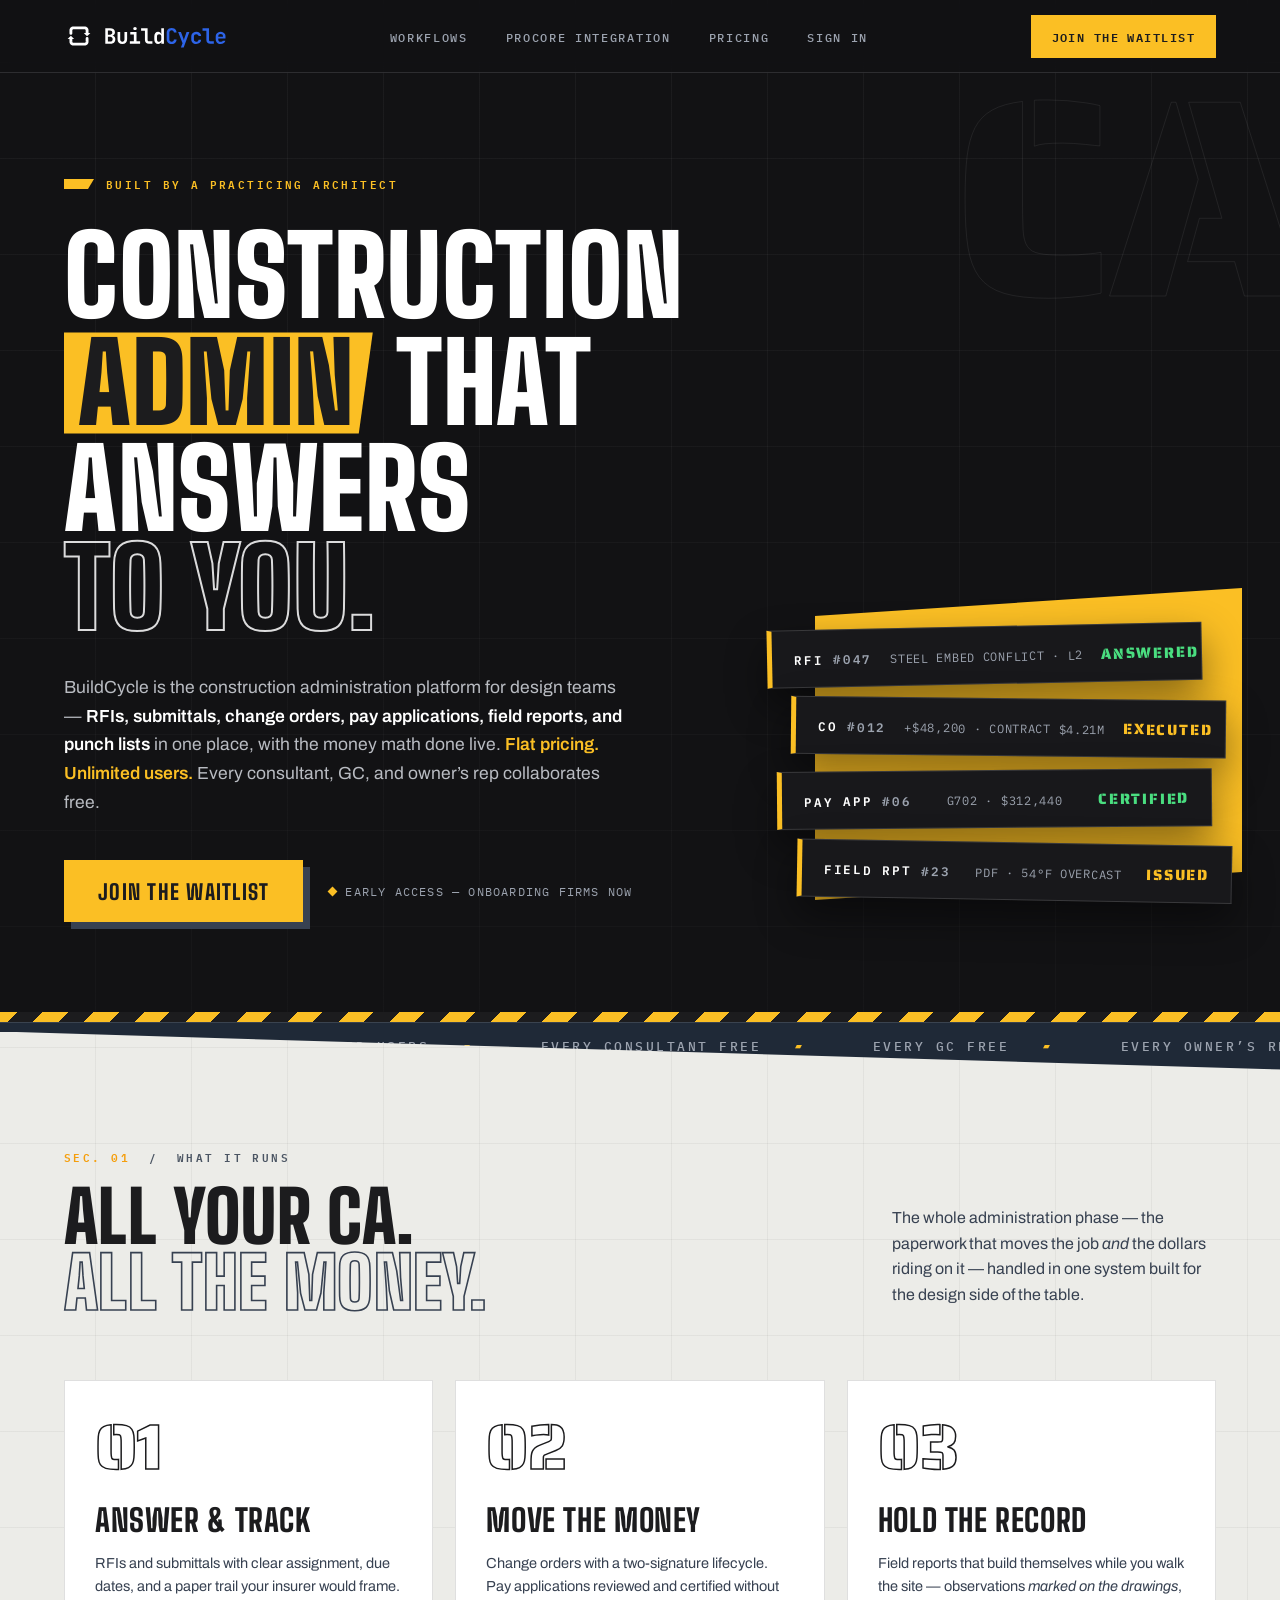
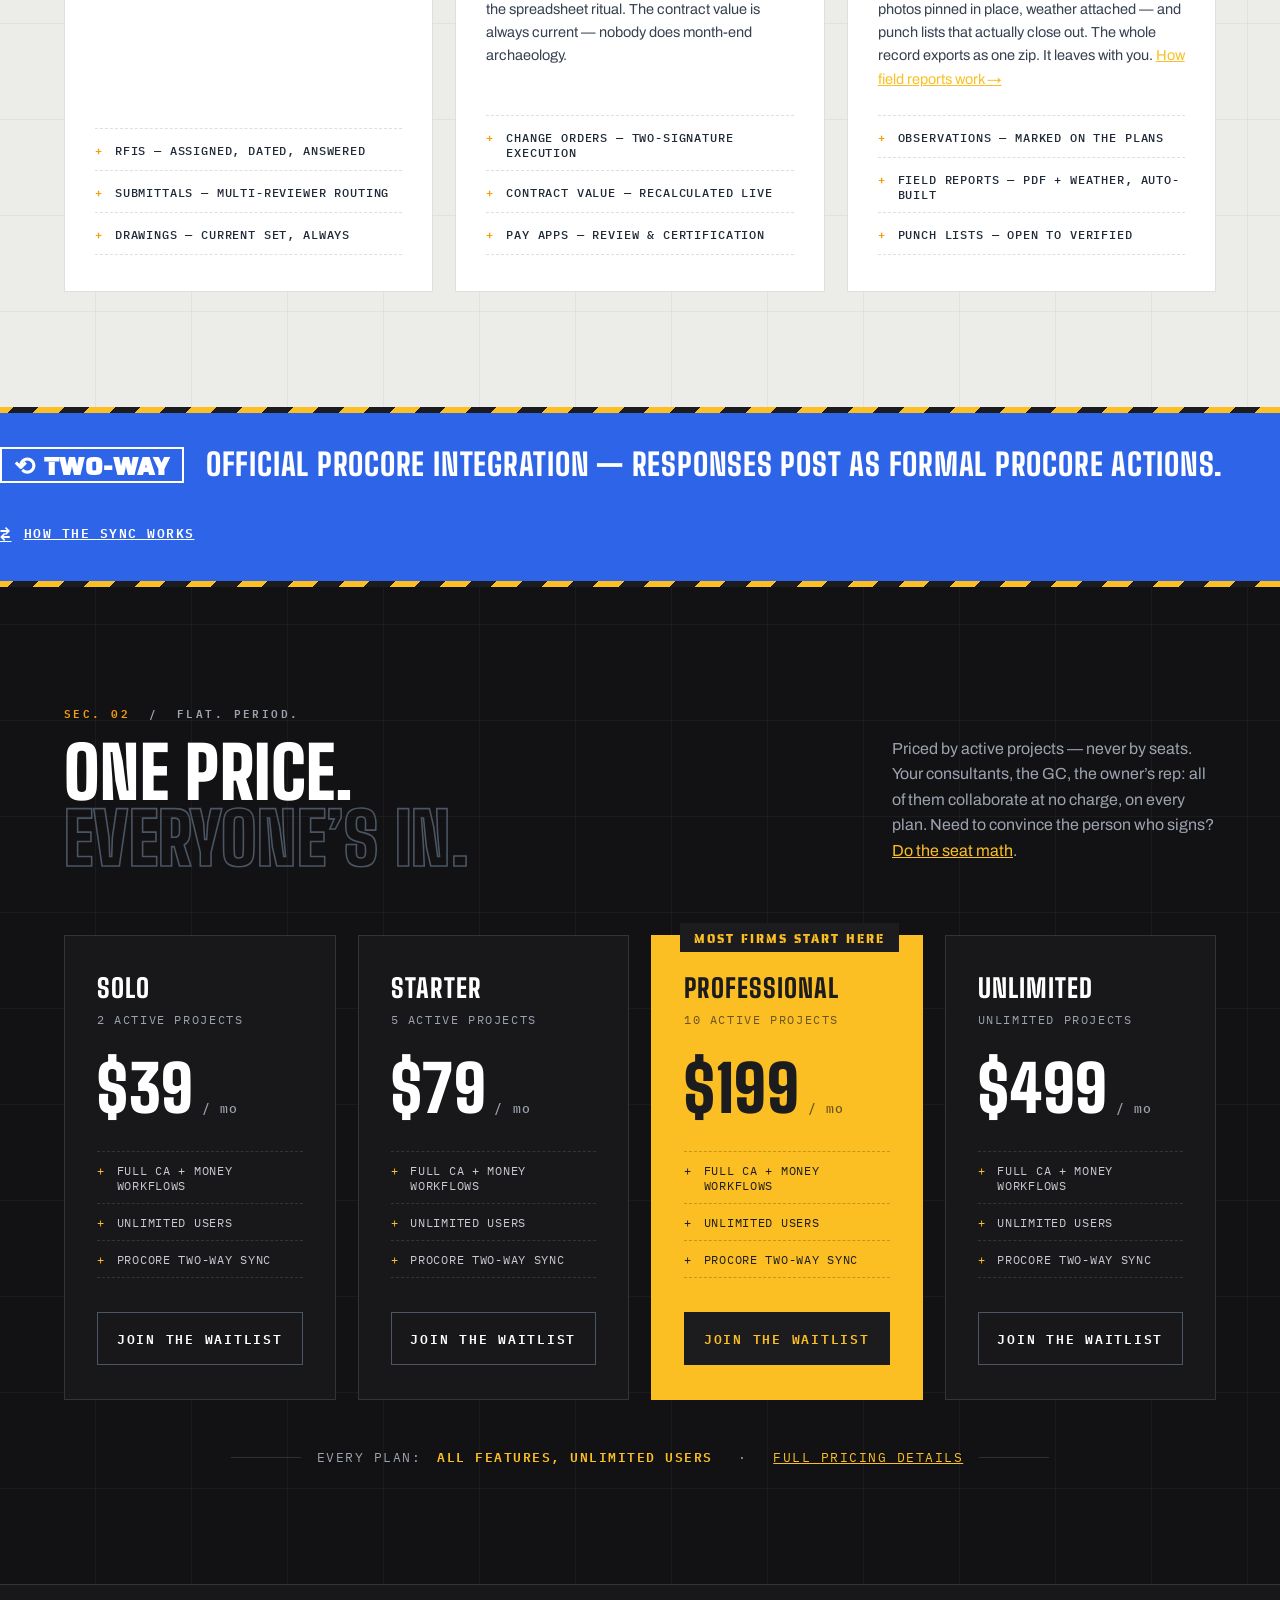
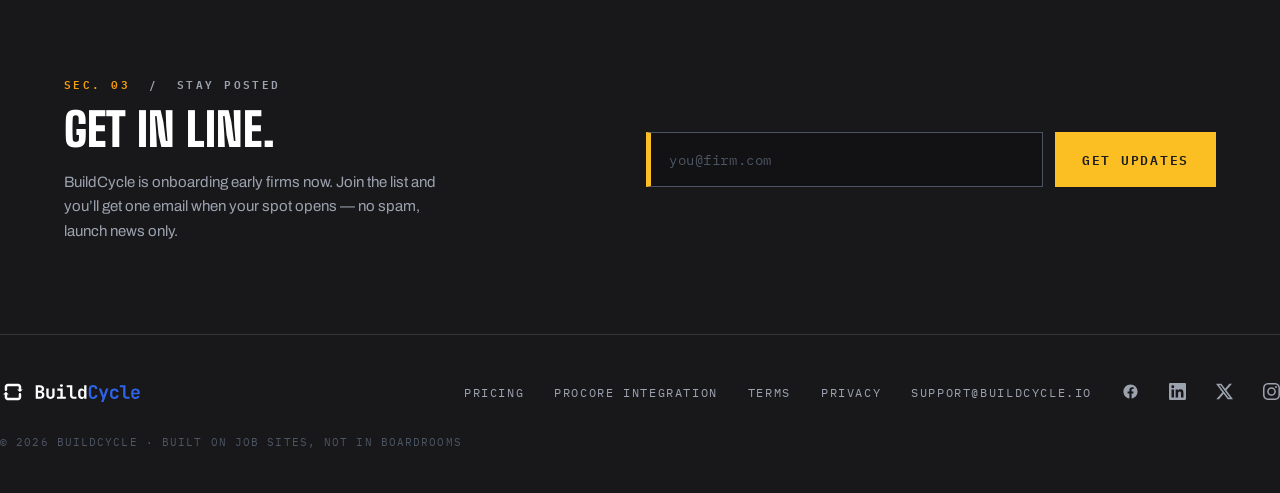
==== commit 4e9a0684: "content: /field-reports story page + /archisnapper-alternative comparison Field reports back at the " ====
--- a/index.html
+++ b/index.html
@@ -162,11 +162,11 @@
       <article class="card rv rv-d2">
         <div class="card-num">03</div>
         <h3>Hold the record</h3>
-        <p>Field reports that build themselves into clean PDFs &mdash; weather attached &mdash; and punch lists that actually close out. When the job ends, the whole record exports as one zip. It leaves with you.</p>
+        <p>Field reports that build themselves while you walk the site &mdash; observations <em>marked on the drawings</em>, photos pinned in place, weather attached &mdash; and punch lists that actually close out. The whole record exports as one zip. It leaves with you. <a href="/field-reports" style="color:var(--yellow);">How field reports work &rarr;</a></p>
         <ul class="spec">
-          <li>Field reports — PDF + weather</li>
+          <li>Observations — marked on the plans</li>
+          <li>Field reports — PDF + weather, auto-built</li>
           <li>Punch lists — open to verified</li>
-          <li>Export — the full record, one zip</li>
         </ul>
       </article>
     </div>
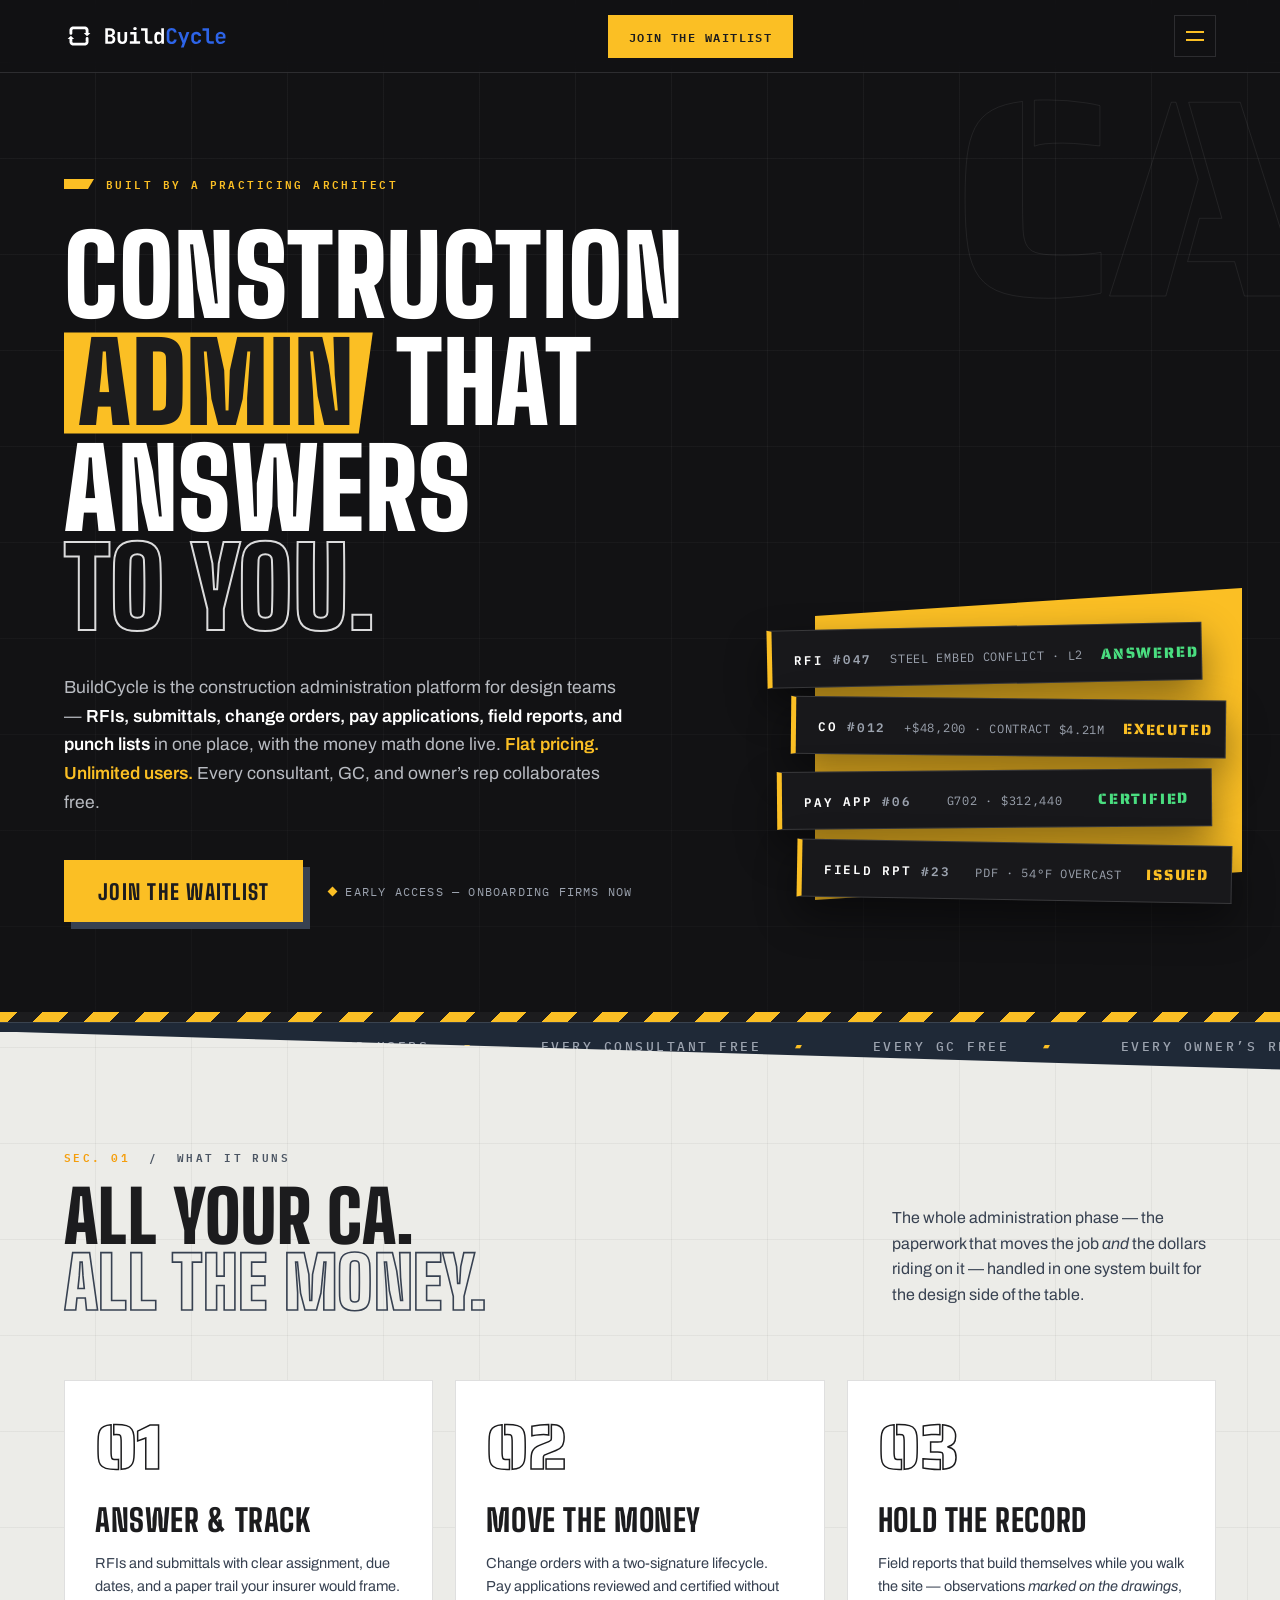
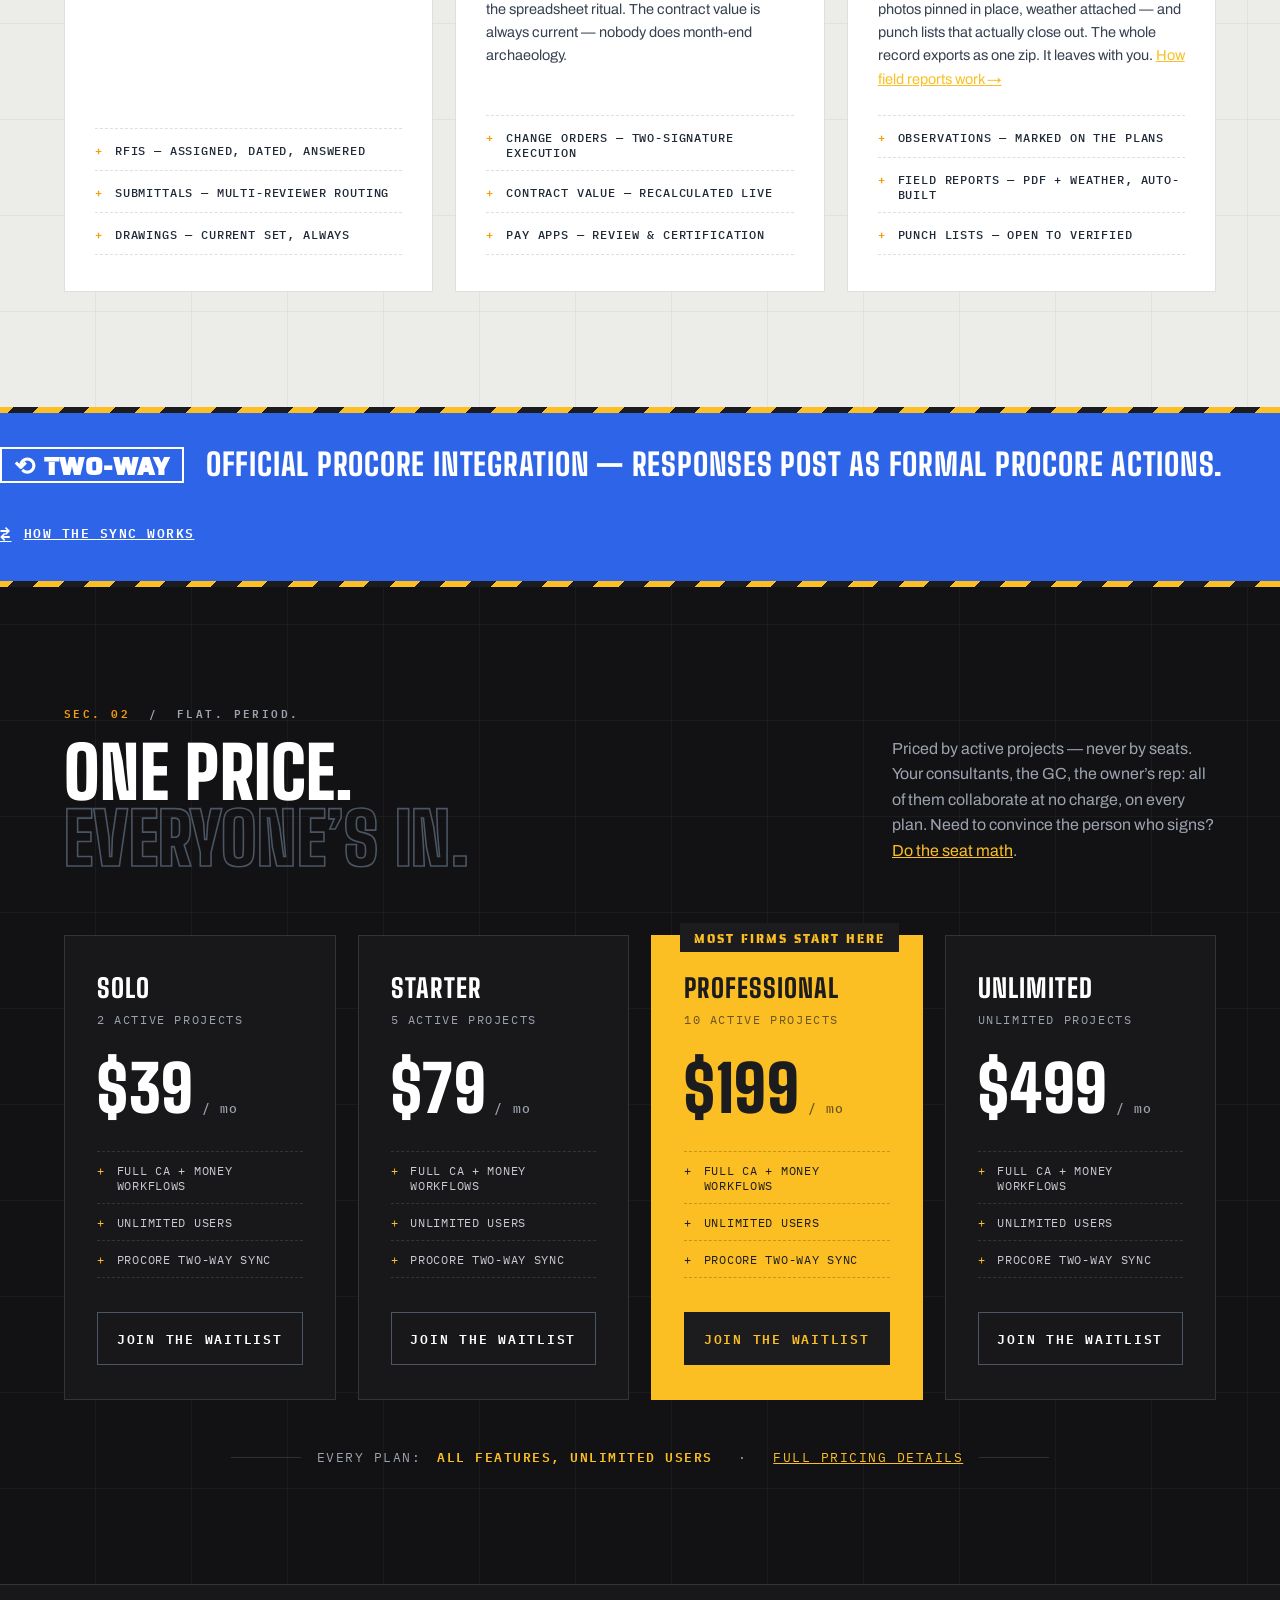
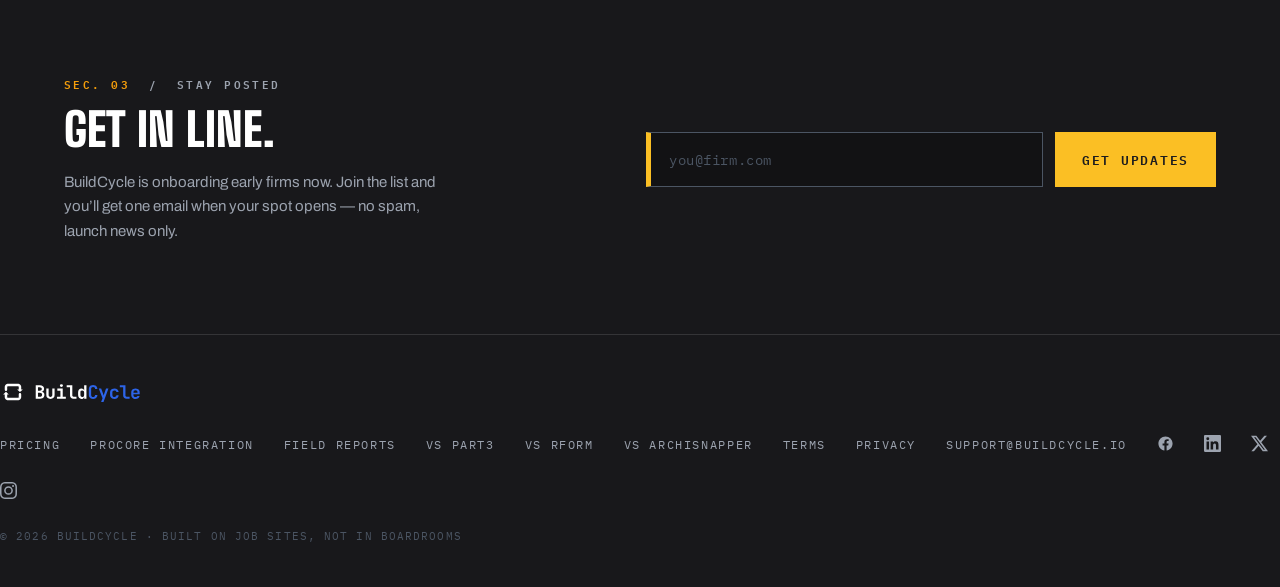
==== commit f152f5fa: "nav: Field Reports in header; footer compare links; burger breakpoint 1024→1280 Feature/comparison p" ====
--- a/index.html
+++ b/index.html
@@ -52,6 +52,7 @@
     <a class="wordmark" href="/"><img src="/assets/buildcycle-inverse.svg" alt="BuildCycle"></a>
     <ul class="nav-links">
       <li><a href="#work">Workflows</a></li>
+      <li><a href="/field-reports">Field Reports</a></li>
       <li><a href="/procore-integration.html">Procore Integration</a></li>
       <li><a href="/pricing.html">Pricing</a></li>
       <li><a href="https://app.buildcycle.io">Sign in</a></li>
@@ -61,6 +62,7 @@
   </div>
   <ul class="nav-menu" id="nav-menu">
     <li><a href="#work">Workflows</a></li>
+      <li><a href="/field-reports">Field Reports</a></li>
     <li><a href="/procore-integration.html">Procore Integration</a></li>
     <li><a href="/pricing.html">Pricing</a></li>
     <li><a href="https://app.buildcycle.io">Sign in</a></li>
@@ -285,6 +287,10 @@
     <ul class="foot-links">
       <li><a href="/pricing.html">Pricing</a></li>
       <li><a href="/procore-integration.html">Procore Integration</a></li>
+      <li><a href="/field-reports">Field Reports</a></li>
+      <li><a href="/part3-alternative">vs Part3</a></li>
+      <li><a href="/rform-alternative">vs rForm</a></li>
+      <li><a href="/archisnapper-alternative">vs ArchiSnapper</a></li>
       <li><a href="/terms.html">Terms</a></li>
       <li><a href="/privacy.html">Privacy</a></li>
       <li><a href="mailto:support@buildcycle.io">support@buildcycle.io</a></li>
--- a/styles.css
+++ b/styles.css
@@ -562,6 +562,8 @@
   display:flex; gap:12px; align-items:baseline;
 }
 .tier-feats li::before{ content:"+"; color: var(--yellow); flex:none; }
+/* <b> inside a feat line must flow inline with the text, not become a second flex column */
+.tier-feats li b{ display:contents; }
 .tier-cta{
   margin-top:auto;
   font-family: var(--mono); font-size: 12.5px; font-weight: 600;
@@ -768,3 +770,10 @@
   .rv{ opacity: 1; transform: none; transition: none; }
   .card, .card::before, .btn-primary, .tier{ transition: none; }
 }
+
+/* five nav items need more room than four: hand off to the burger earlier */
+.nav-links a{ white-space: nowrap; }
+@media (max-width: 1280px){
+  .nav-links{ display:none; }
+  .nav-burger{ display:block; }
+}
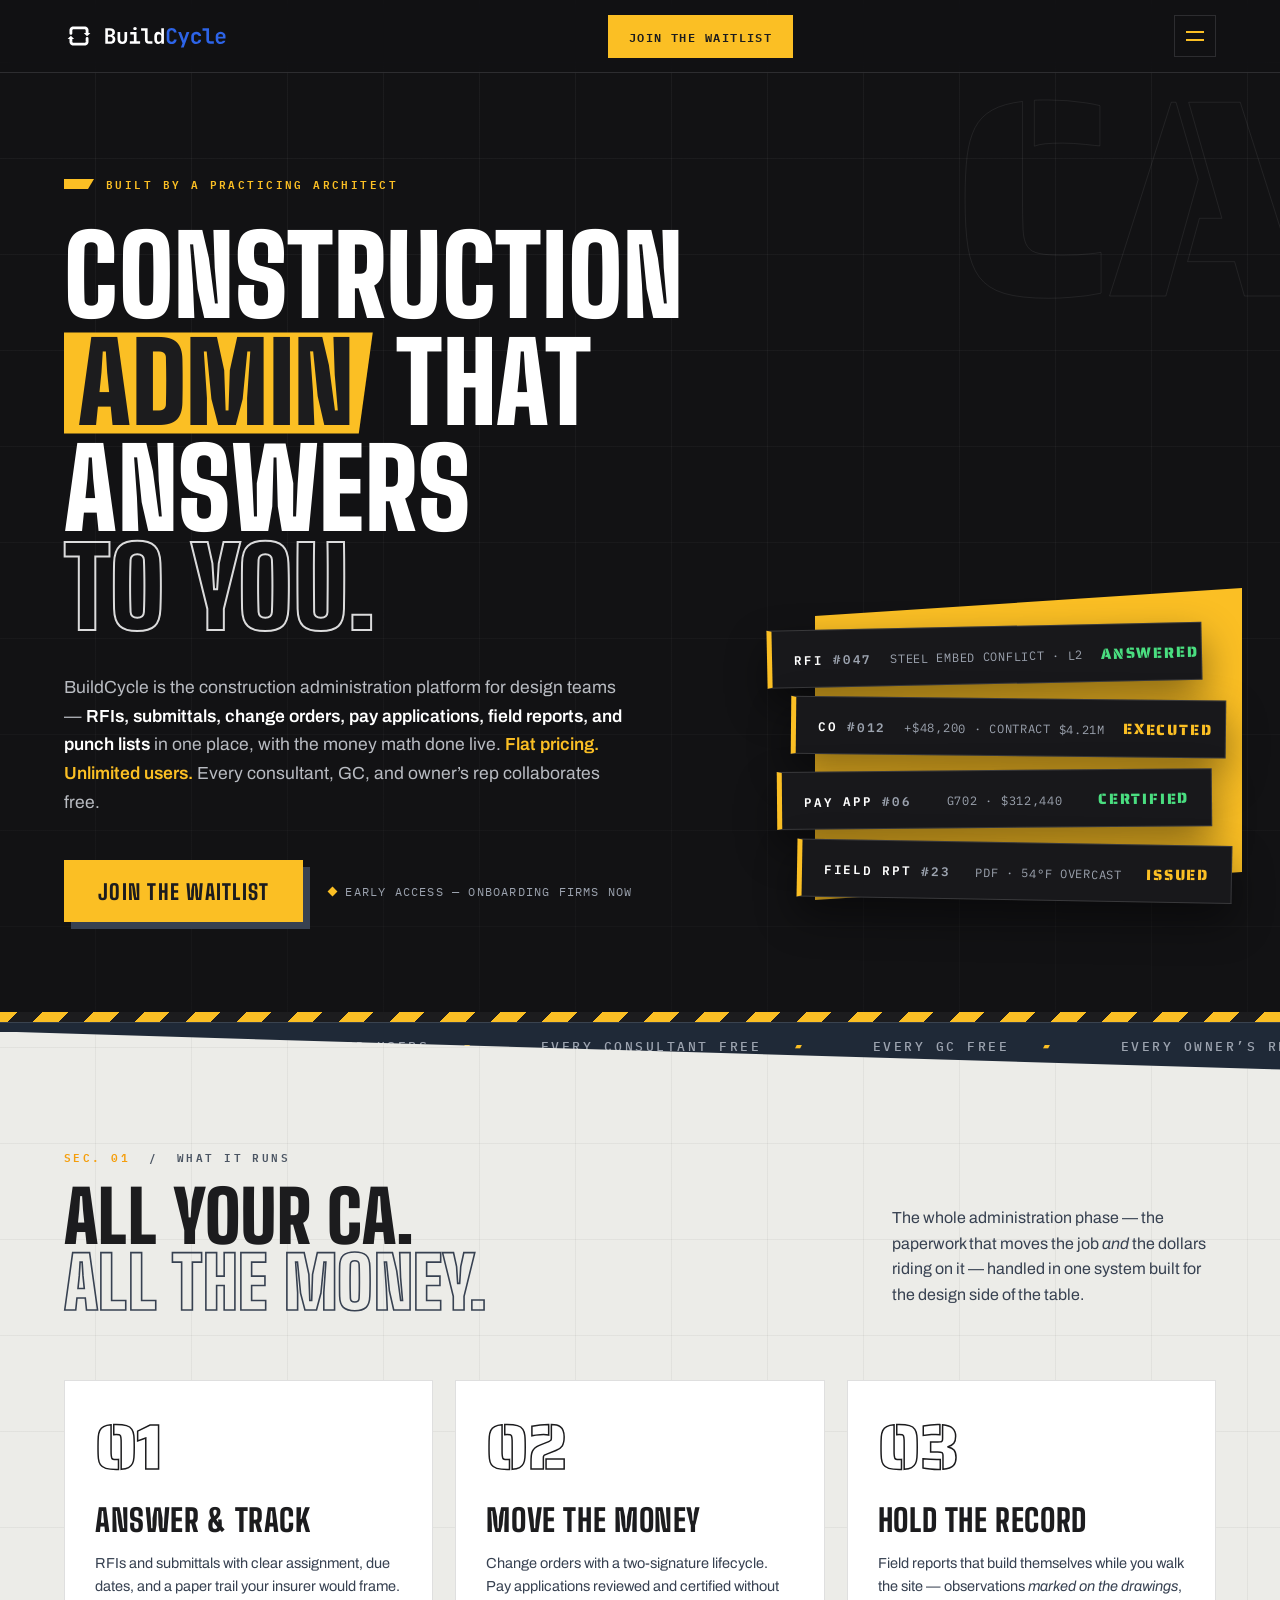
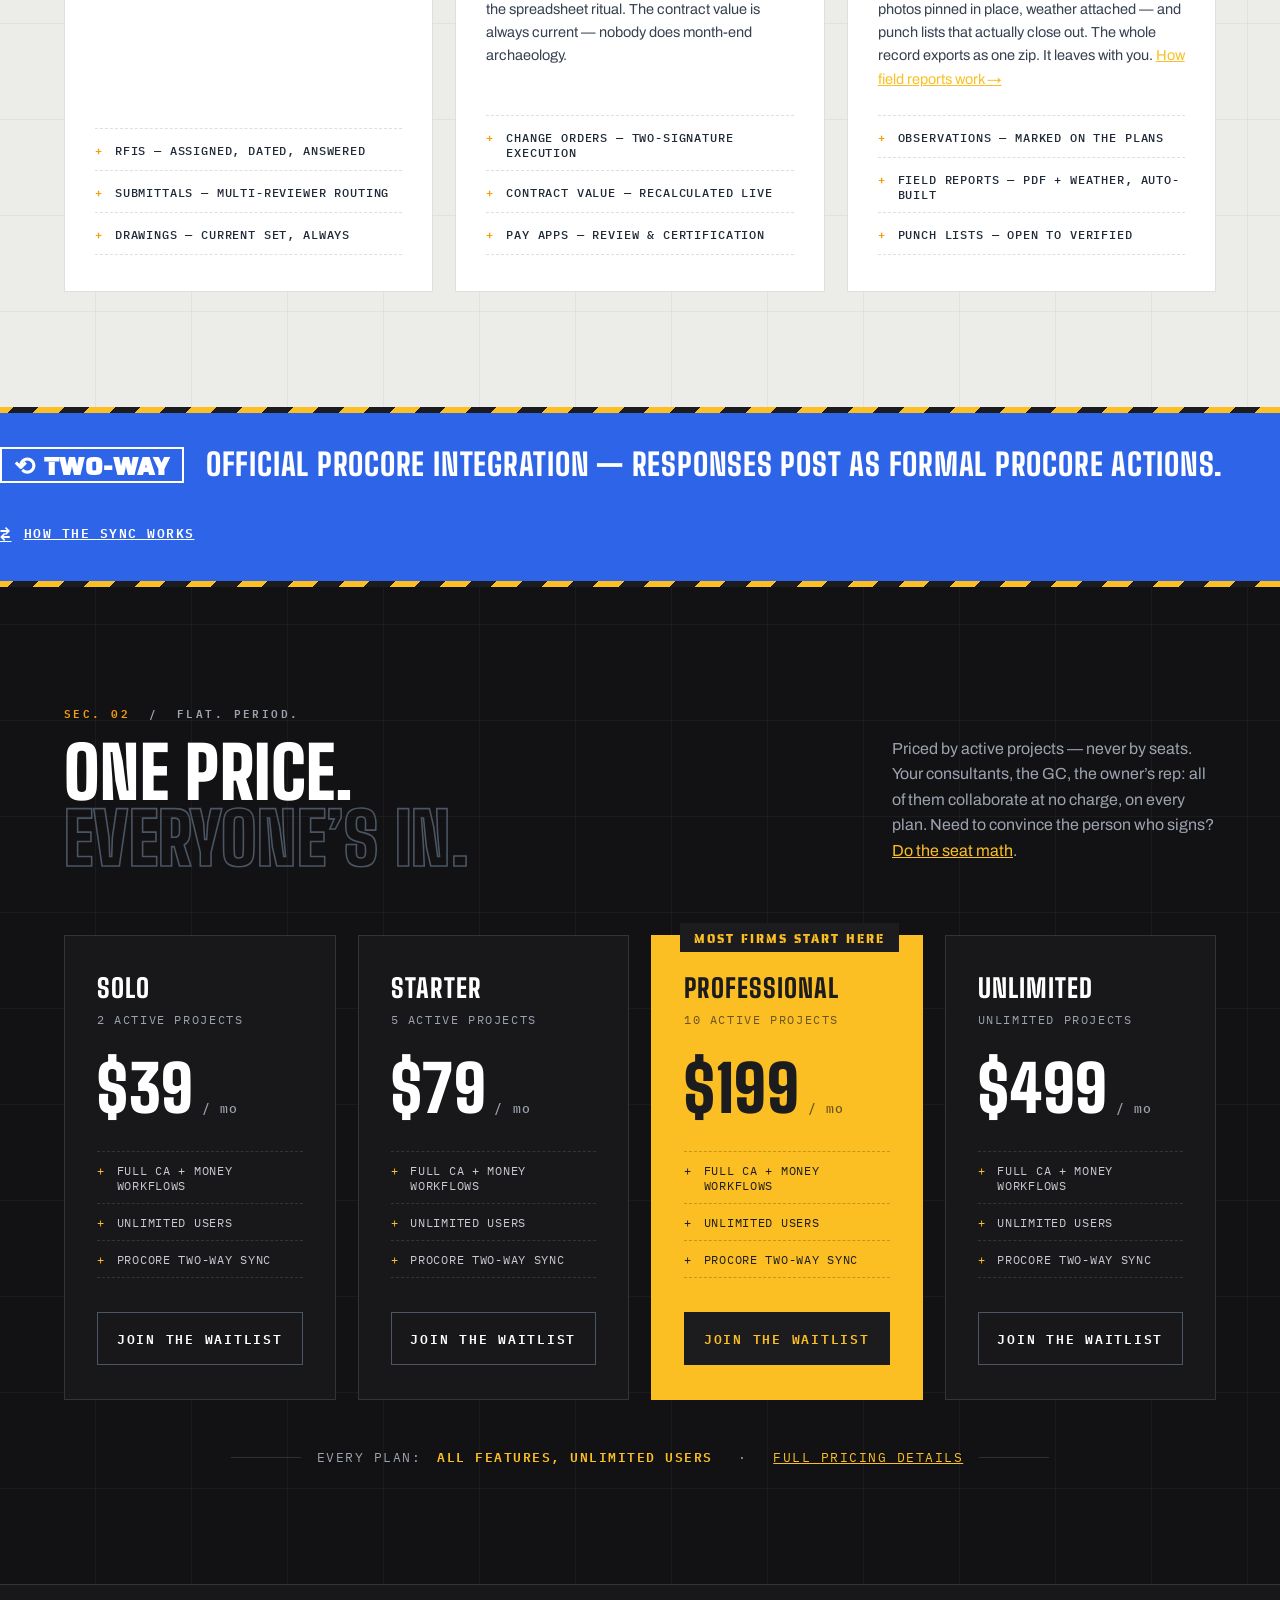
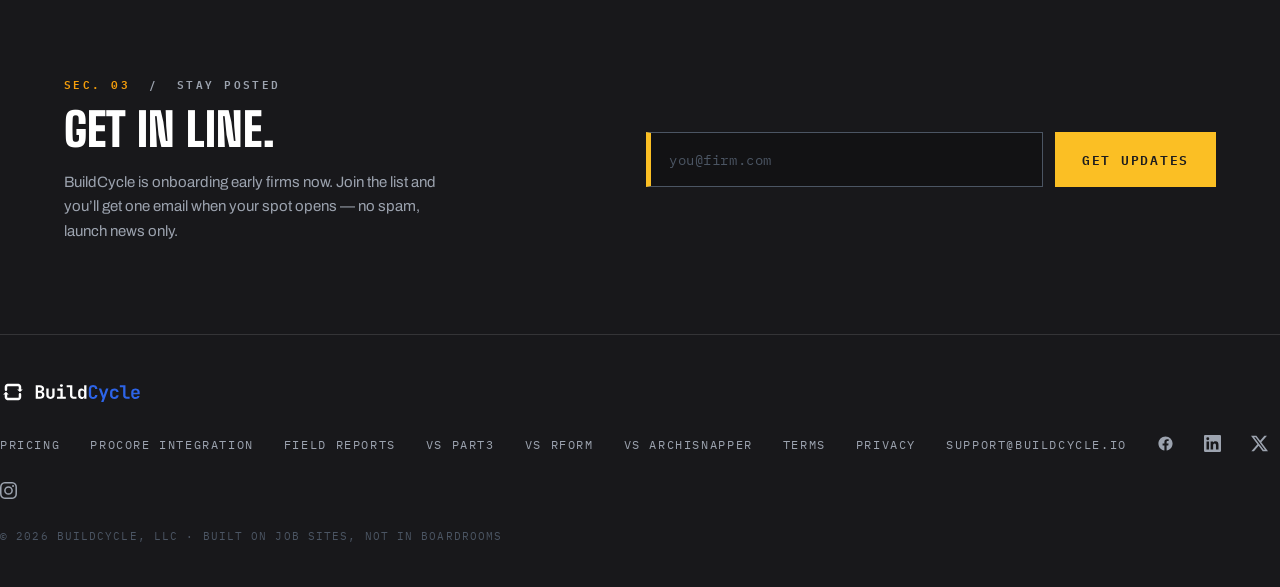
==== commit 345f0627: "legal: BuildCycle, LLC entity name across site (now an Oklahoma LLC) Footer copyright (all pages + s" ====
--- a/index.html
+++ b/index.html
@@ -26,7 +26,7 @@
   ],
   "publisher": {
     "@type": "Organization",
-    "name": "BuildCycle",
+    "name": "BuildCycle, LLC",
     "url": "https://buildcycle.io/",
     "email": "support@buildcycle.io"
   }
@@ -299,7 +299,7 @@
       <li><a href="https://x.com/buildcycle_io" target="_blank" rel="noopener" aria-label="BuildCycle on X"><svg viewBox="0 0 24 24" aria-hidden="true"><path d="M18.9 1.15h3.68l-8.04 9.19L24 22.85h-7.41l-5.8-7.59-6.64 7.59H.47l8.6-9.83L0 1.15h7.59l5.25 6.94 6.06-6.94Zm-1.29 19.5h2.04L6.49 3.24H4.3l13.31 17.4Z"/></svg></a></li>
       <li><a href="https://www.instagram.com/buildcycle_io" target="_blank" rel="noopener" aria-label="BuildCycle on Instagram"><svg viewBox="0 0 24 24" aria-hidden="true"><path d="M12 2.16c3.2 0 3.58.01 4.85.07 1.17.05 1.8.25 2.23.41.56.22.96.48 1.38.9.42.42.68.82.9 1.38.16.42.36 1.06.41 2.23.06 1.27.07 1.65.07 4.85s-.01 3.58-.07 4.85c-.05 1.17-.25 1.8-.41 2.23-.22.56-.48.96-.9 1.38-.42.42-.82.68-1.38.9-.42.16-1.06.36-2.23.41-1.27.06-1.65.07-4.85.07s-3.58-.01-4.85-.07c-1.17-.05-1.8-.25-2.23-.41a3.72 3.72 0 0 1-1.38-.9 3.72 3.72 0 0 1-.9-1.38c-.16-.42-.36-1.06-.41-2.23-.06-1.27-.07-1.65-.07-4.85s.01-3.58.07-4.85c.05-1.17.25-1.8.41-2.23.22-.56.48-.96.9-1.38.42-.42.82-.68 1.38-.9.42-.16 1.06-.36 2.23-.41C8.42 2.17 8.8 2.16 12 2.16M12 0C8.74 0 8.33.01 7.05.07 5.78.13 4.9.33 4.14.63c-.79.3-1.46.72-2.13 1.38A5.88 5.88 0 0 0 .63 4.14C.33 4.9.13 5.78.07 7.05.01 8.33 0 8.74 0 12s.01 3.67.07 4.95c.06 1.27.26 2.15.56 2.91.3.79.72 1.46 1.38 2.13a5.88 5.88 0 0 0 2.13 1.38c.76.3 1.64.5 2.91.56C8.33 23.99 8.74 24 12 24s3.67-.01 4.95-.07c1.27-.06 2.15-.26 2.91-.56a5.88 5.88 0 0 0 2.13-1.38 5.88 5.88 0 0 0 1.38-2.13c.3-.76.5-1.64.56-2.91.06-1.28.07-1.69.07-4.95s-.01-3.67-.07-4.95c-.06-1.27-.26-2.15-.56-2.91a5.88 5.88 0 0 0-1.38-2.13A5.88 5.88 0 0 0 19.86.63c-.76-.3-1.64-.5-2.91-.56C15.67.01 15.26 0 12 0Zm0 5.84A6.16 6.16 0 1 0 18.16 12 6.16 6.16 0 0 0 12 5.84Zm0 10.15A3.99 3.99 0 1 1 16 12a3.99 3.99 0 0 1-4 3.99ZM19.85 5.59a1.44 1.44 0 1 1-2.88 0 1.44 1.44 0 0 1 2.88 0Z"/></svg></a></li>
     </ul>
-    <span class="foot-legal">&copy; 2026 BuildCycle &middot; Built on job sites, not in boardrooms</span>
+    <span class="foot-legal">&copy; 2026 BuildCycle, LLC &middot; Built on job sites, not in boardrooms</span>
   </div>
 </footer>
 
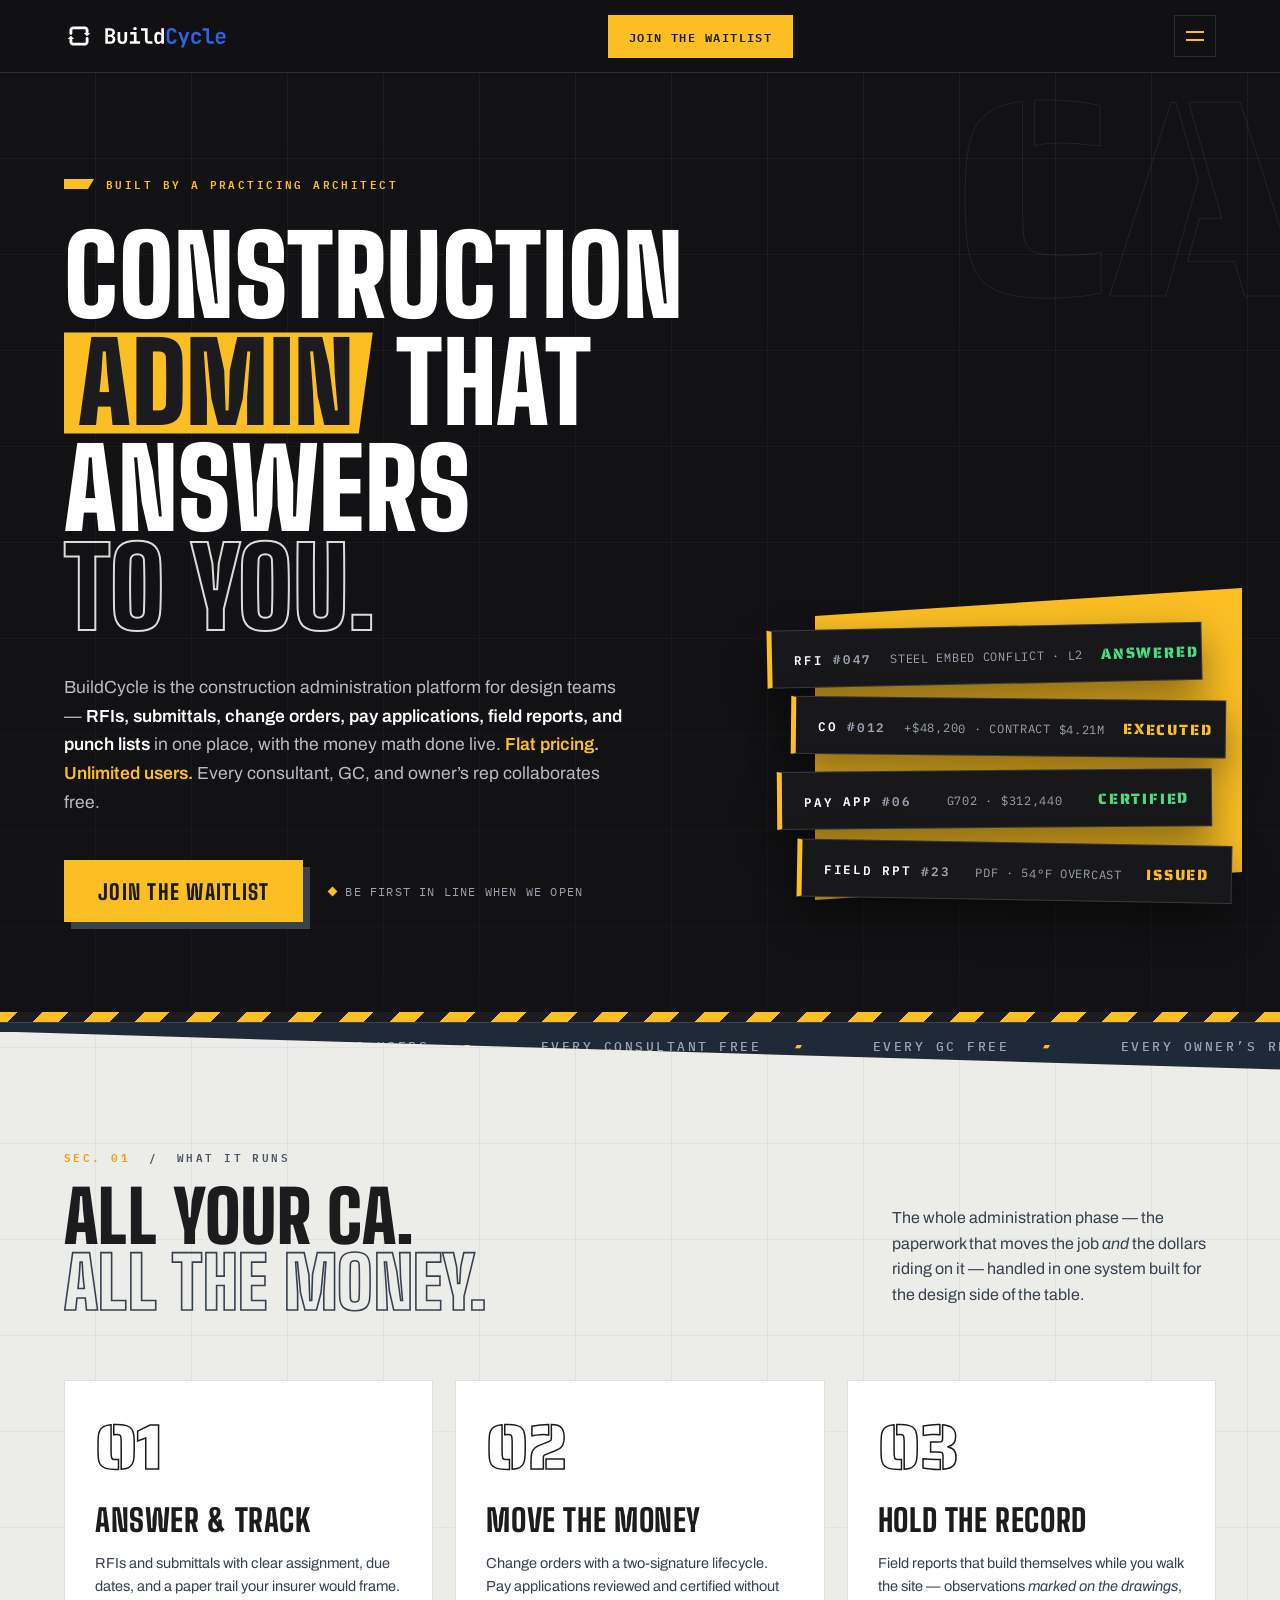
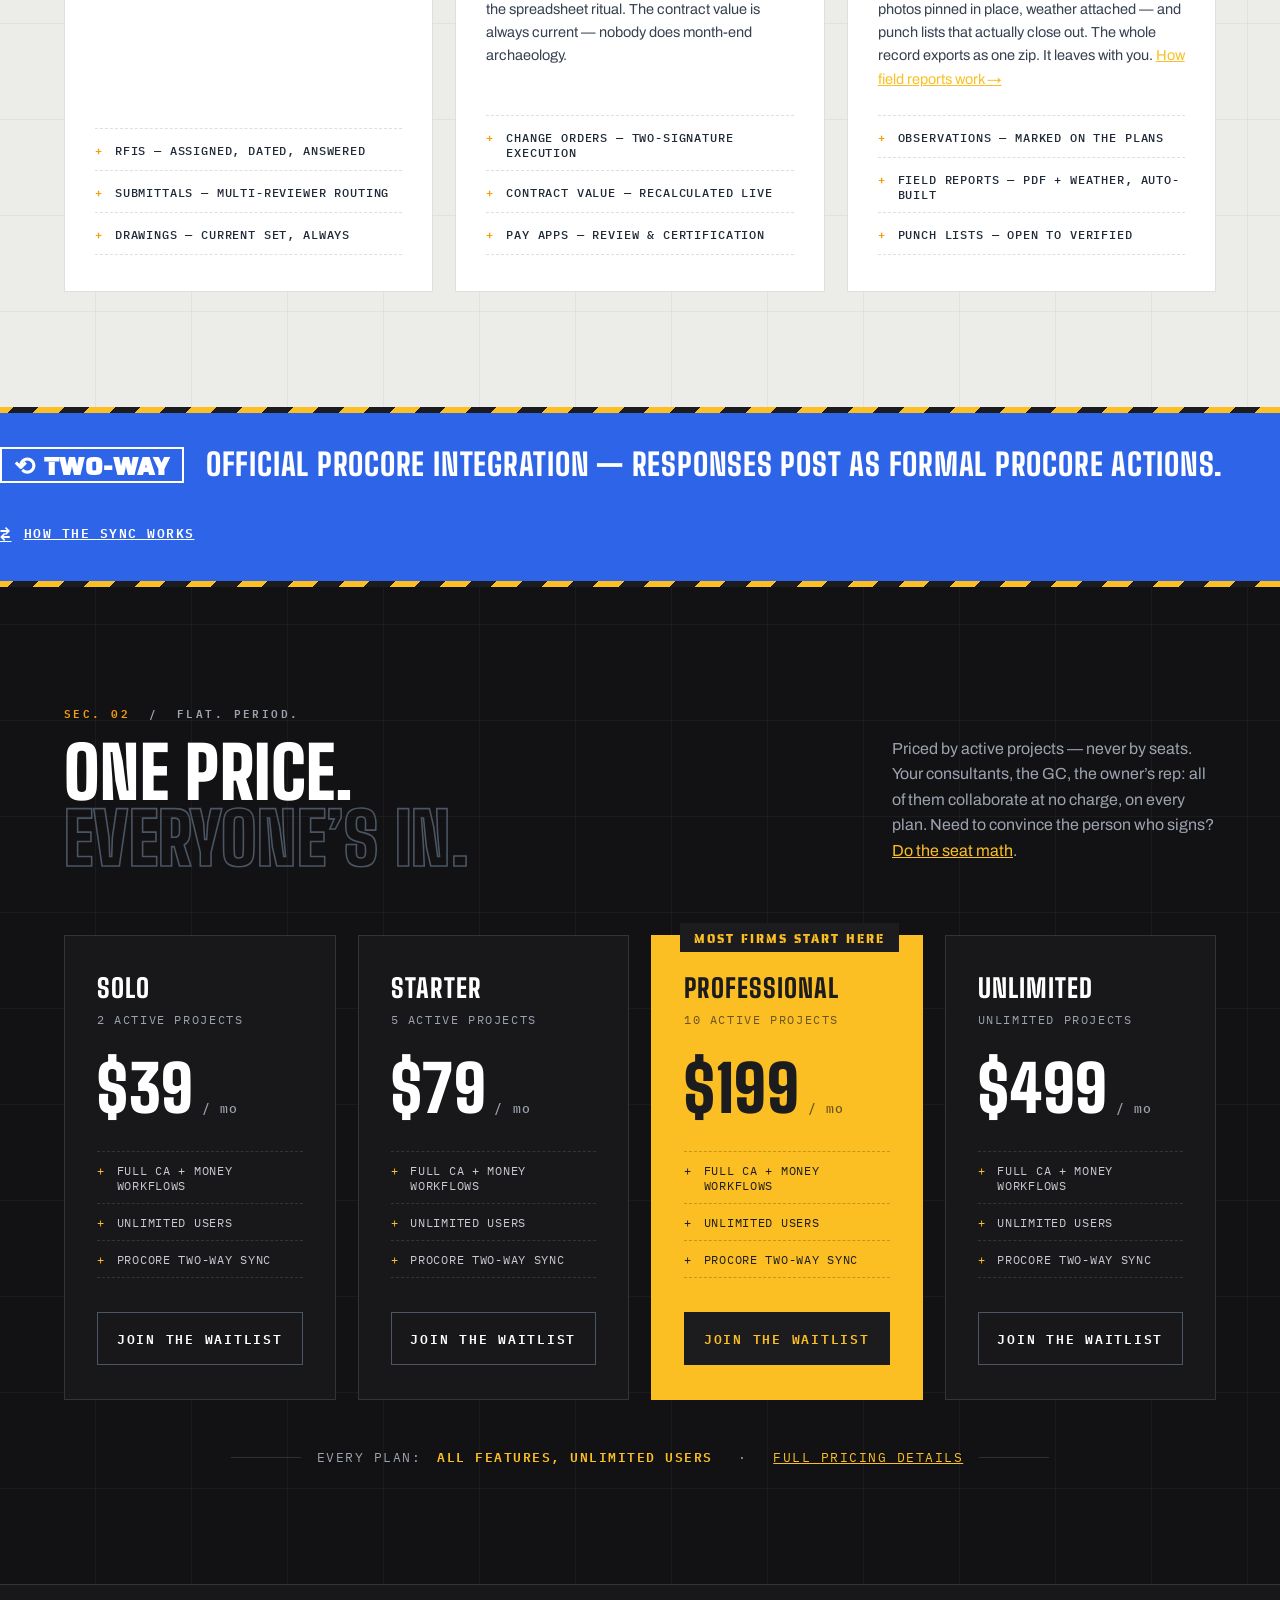
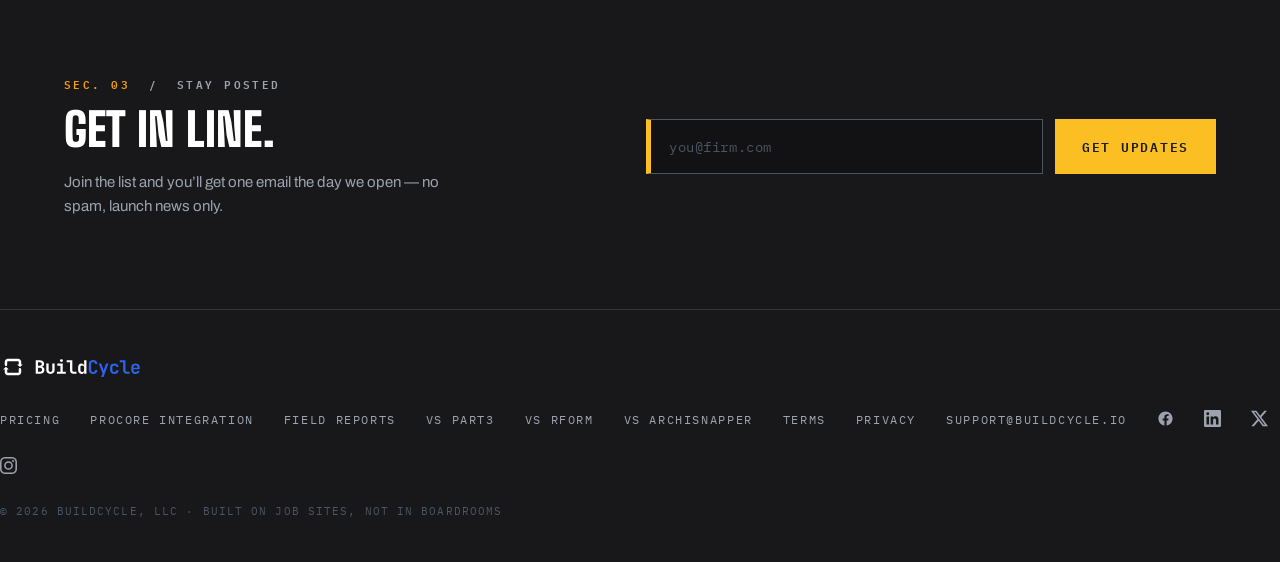
==== commit fdd60bd0: "copy: waitlist framing on public pages; add LinkedIn post bank Replace 'onboarding firms now / early" ====
--- a/index.html
+++ b/index.html
@@ -88,7 +88,7 @@
       </p>
       <div class="hero-actions rv in rv-d3">
         <a class="btn-primary" href="/#updates">Join the waitlist</a>
-        <span class="micro">Early access &mdash; onboarding firms now</span>
+        <span class="micro">Be first in line when we open</span>
         <!-- AT-LAUNCH: <span class="micro">No credit card required</span> -->
       </div>
     </div>
@@ -261,7 +261,7 @@
     <div class="signup-copy rv">
       <span class="tag"><b>SEC. 03</b> &nbsp;/&nbsp; Stay posted</span>
       <h2>Get in line.</h2>
-      <p>BuildCycle is onboarding early firms now. Join the list and you&rsquo;ll get one email when your spot opens &mdash; no spam, launch news only.</p>
+      <p>Join the list and you&rsquo;ll get one email the day we open &mdash; no spam, launch news only.</p>
     </div>
     <div class="rv rv-d1">
       <form class="signup-form" id="signup-form" novalidate>
